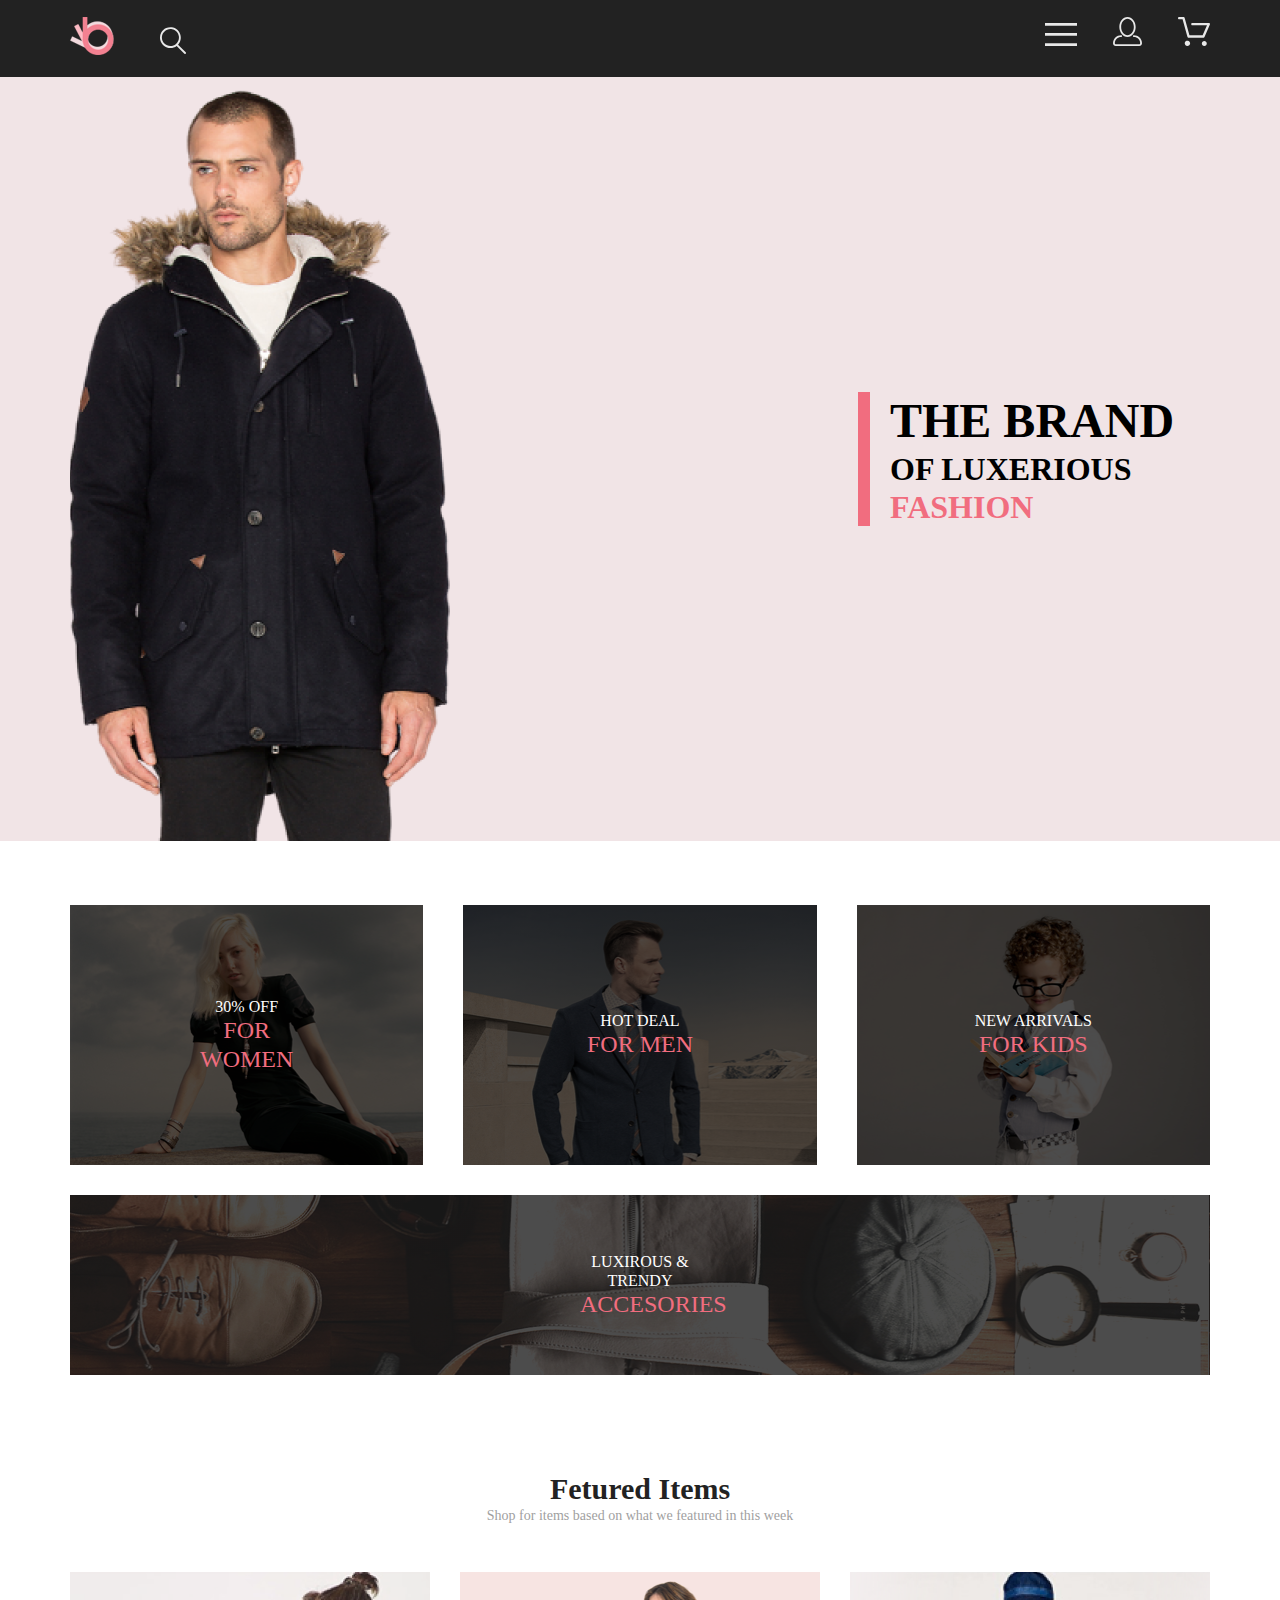
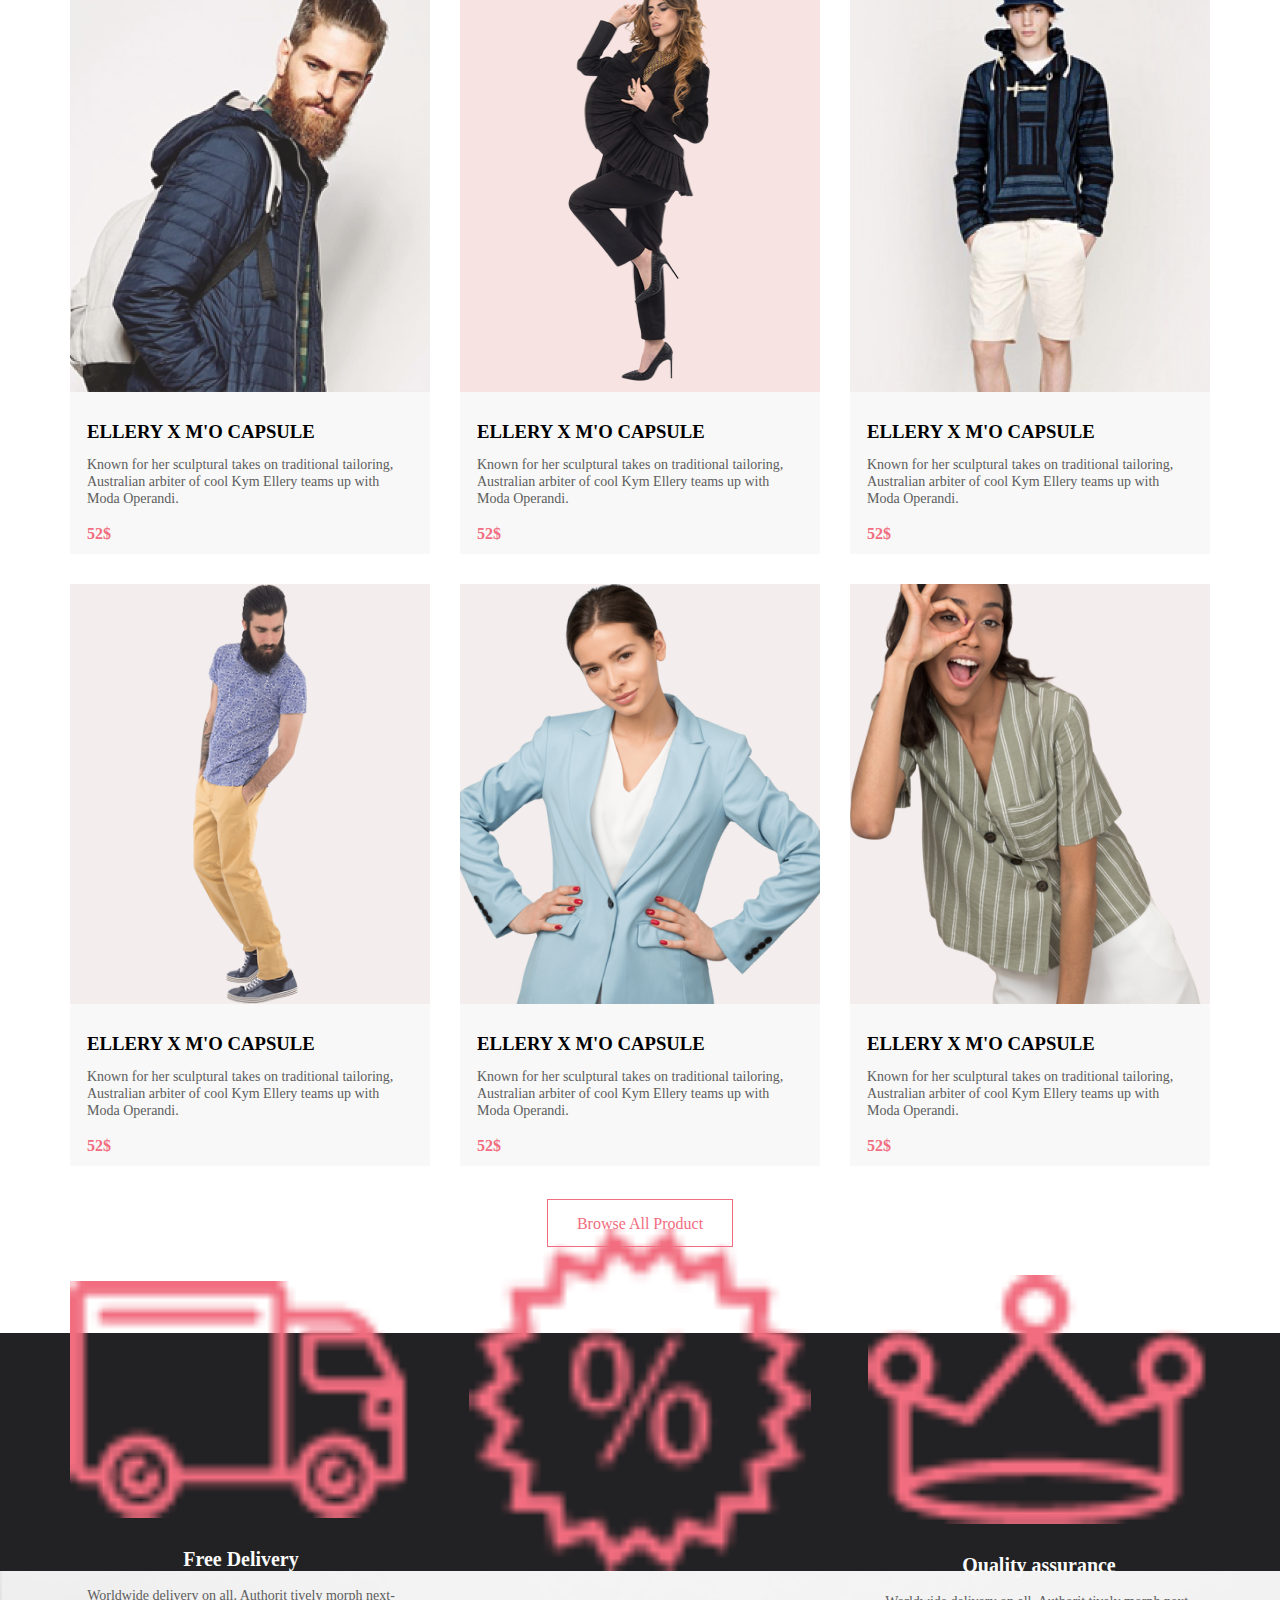
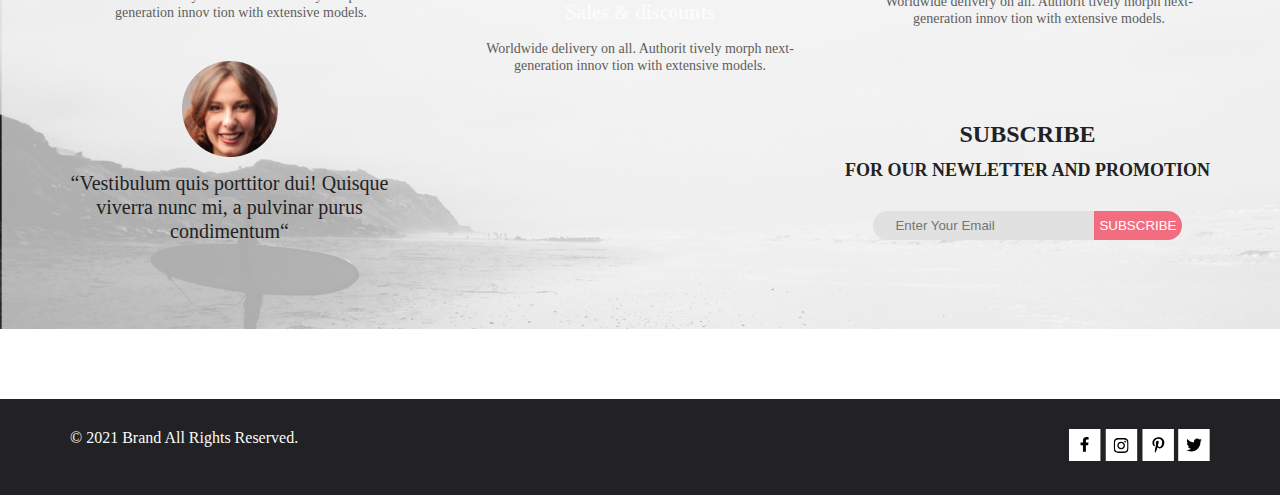
==== index.html @ 793af388 "Add files via upload" ====
<!DOCTYPE html>
<html lang="en">

<head>
    <meta charset="UTF-8">
    <meta http-equiv="X-UA-Compatible" content="IE=edge">
    <meta name="viewport" content="width=device-width, initial-scale=1.0">
    <title>Document</title>
    <link rel="stylesheet" href="css/style.css">
</head>

<body>
    <header class="header">
        <div class="header__thumb container">
            <div class="thumb__left"><a href="#">
                    <img class="logo" src="pikch/logo.png" alt=""></a>
                <svg width="27" height="28" viewBox="0 0 27 28" fill="none" xmlns="http://www.w3.org/2000/svg">
                    <path
                        d="M19.0596 17.6259C20.6713 15.8658 21.6282 13.6048 21.7698 11.2225C21.9113 8.84018 21.2288 6.48173 19.8369 4.54318C18.445 2.60463 16.4285 1.20404 14.126 0.576619C11.8234 -0.0508009 9.3751 0.13316 7.19217 1.09761C5.00923 2.06205 3.22463 3.74825 2.13804 5.87302C1.05145 7.9978 0.729054 10.4318 1.225 12.7661C1.72094 15.1005 3.00501 17.1932 4.86158 18.6927C6.71814 20.1922 9.03413 21.0072 11.4206 21.0009C13.673 21.004 15.8645 20.27 17.6606 18.9109L25.4086 26.7179C25.4941 26.807 25.5965 26.8781 25.7099 26.927C25.8232 26.9759 25.9452 27.0017 26.0686 27.0029C26.1923 27.0033 26.3148 26.9782 26.4283 26.9292C26.5419 26.8801 26.6441 26.8082 26.7286 26.7179C26.9025 26.537 26.9997 26.2958 26.9997 26.0449C26.9997 25.794 26.9025 25.5528 26.7286 25.3719L19.0596 17.6259ZM2.88662 10.5009C2.89946 8.81563 3.41094 7.17187 4.35659 5.77685C5.30224 4.38183 6.63972 3.29801 8.20044 2.662C9.76115 2.02599 11.4752 1.86627 13.1266 2.20298C14.7779 2.53969 16.2926 3.35775 17.4797 4.55404C18.6668 5.75033 19.4732 7.27129 19.7972 8.92519C20.1212 10.5791 19.9483 12.2919 19.3002 13.8476C18.6522 15.4034 17.5581 16.7325 16.1559 17.6674C14.7536 18.6023 13.1059 19.1011 11.4206 19.1009C9.14916 19.0901 6.97482 18.1784 5.37484 16.566C3.77486 14.9537 2.87998 12.7724 2.88662 10.5009Z"
                        fill="#E8E8E8" />
                </svg>

            </div>
            <div class="thumb__right"><a href="#"><img src="pikch" alt=""></a>
                <a class="thumb__item" href=""><svg width="32" height="23" viewBox="0 0 32 23" fill="none"
                        xmlns="http://www.w3.org/2000/svg">
                        <path d="M0 23V20.31H32V23H0ZM0 12.76V10.07H32V12.76H0ZM0 2.69V0H32V2.69H0Z" fill="#E8E8E8" />
                    </svg>
                </a>
                <a class="thumb__item" href=""><svg width="29" height="29" viewBox="0 0 29 29" fill="none"
                        xmlns="http://www.w3.org/2000/svg">
                        <path
                            d="M14.5 19.937C19 19.937 22.656 15.464 22.656 9.968C22.656 4.472 19 0 14.5 0C13.3631 0.0217413 12.2463 0.303398 11.2351 0.823397C10.2239 1.34339 9.34507 2.08794 8.66602 3C7.12663 4.99573 6.30819 7.45381 6.34399 9.974C6.34399 15.465 10 19.937 14.5 19.937ZM14.5 1.813C18 1.813 20.844 5.472 20.844 9.969C20.844 14.466 17.998 18.125 14.5 18.125C11.002 18.125 8.15603 14.465 8.15503 9.969C8.15403 5.473 11 1.813 14.5 1.813ZM20.844 18.125C20.6036 18.125 20.373 18.2205 20.203 18.3905C20.033 18.5605 19.9375 18.7911 19.9375 19.0315C19.9375 19.2719 20.033 19.5025 20.203 19.6725C20.373 19.8425 20.6036 19.938 20.844 19.938C22.526 19.9399 24.1386 20.6088 25.3279 21.7982C26.5172 22.9875 27.1861 24.6 27.188 26.282C27.1875 26.5221 27.0918 26.7523 26.922 26.9221C26.7522 27.0918 26.5221 27.1875 26.282 27.188H2.71997C2.47985 27.1875 2.24975 27.0918 2.07996 26.9221C1.91016 26.7523 1.81449 26.5221 1.81396 26.282C1.81608 24.6001 2.48517 22.9877 3.67444 21.7985C4.86371 20.6092 6.47608 19.9401 8.15796 19.938C8.39824 19.938 8.62868 19.8425 8.79858 19.6726C8.96849 19.5027 9.06396 19.2723 9.06396 19.032C9.06396 18.7917 8.96849 18.5613 8.79858 18.3914C8.62868 18.2215 8.39824 18.126 8.15796 18.126C5.99541 18.1279 3.92201 18.9875 2.39258 20.5164C0.863144 22.0453 0.00264777 24.1185 0 26.281C0.000794067 27.0019 0.287502 27.693 0.797241 28.2027C1.30698 28.7125 1.99811 28.9992 2.71899 29H26.282C27.0027 28.9989 27.6936 28.7121 28.2031 28.2024C28.7126 27.6927 28.9992 27.0017 29 26.281C28.9974 24.1187 28.1372 22.0457 26.6083 20.5168C25.0793 18.9878 23.0063 18.1276 20.844 18.125Z"
                            fill="#E8E8E8" />
                    </svg>
                </a><a class="thumb__item" href=""><svg width="32" height="29" viewBox="0 0 32 29" fill="none"
                        xmlns="http://www.w3.org/2000/svg">
                        <path
                            d="M26.2009 29C25.5532 28.9738 24.9415 28.6948 24.4972 28.2227C24.0529 27.7506 23.8114 27.1232 23.8245 26.475C23.8376 25.8269 24.1043 25.2097 24.5673 24.7559C25.0303 24.3022 25.6527 24.048 26.301 24.048C26.9493 24.048 27.5717 24.3022 28.0347 24.7559C28.4977 25.2097 28.7644 25.8269 28.7775 26.475C28.7906 27.1232 28.549 27.7506 28.1047 28.2227C27.6604 28.6948 27.0488 28.9738 26.401 29H26.2009ZM6.75293 26.32C6.75293 25.79 6.91011 25.2718 7.20459 24.8311C7.49907 24.3904 7.91764 24.0469 8.40735 23.844C8.89705 23.6412 9.43594 23.5881 9.95581 23.6915C10.4757 23.7949 10.9532 24.0502 11.328 24.425C11.7028 24.7998 11.9581 25.2773 12.0615 25.7972C12.1649 26.317 12.1118 26.8559 11.9089 27.3456C11.7061 27.8353 11.3626 28.2539 10.9219 28.5483C10.4812 28.8428 9.96304 29 9.43298 29C9.08087 29.0003 8.73212 28.9311 8.40674 28.7966C8.08136 28.662 7.78569 28.4646 7.53662 28.2158C7.28755 27.9669 7.09001 27.6713 6.9552 27.3461C6.82039 27.0208 6.75098 26.6721 6.75098 26.32H6.75293ZM10.553 20.686C10.2935 20.6868 10.0409 20.6024 9.83411 20.4457C9.62727 20.2891 9.47758 20.0689 9.40796 19.819L4.57495 2.36401H1.18201C0.868521 2.36401 0.567859 2.23947 0.346191 2.01781C0.124523 1.79614 0 1.49549 0 1.18201C0 0.868519 0.124523 0.567873 0.346191 0.346205C0.567859 0.124537 0.868521 5.81268e-06 1.18201 5.81268e-06H5.46301C5.7225 -0.00080736 5.97504 0.0837201 6.18176 0.240568C6.38848 0.397416 6.53784 0.617884 6.60693 0.868006L11.4399 18.323H24.6179L29.001 8.27501H14.401C14.2428 8.27961 14.0854 8.25242 13.9379 8.19507C13.7904 8.13771 13.6559 8.05134 13.5424 7.94108C13.4288 7.83082 13.3386 7.69891 13.277 7.55315C13.2154 7.40739 13.1836 7.25075 13.1836 7.0925C13.1836 6.93426 13.2154 6.77762 13.277 6.63186C13.3386 6.4861 13.4288 6.35419 13.5424 6.24393C13.6559 6.13367 13.7904 6.0473 13.9379 5.98994C14.0854 5.93259 14.2428 5.90541 14.401 5.91001H30.814C31.0097 5.90996 31.2022 5.95866 31.3744 6.05172C31.5465 6.14478 31.6928 6.27926 31.7999 6.44301C31.9078 6.60729 31.9734 6.79569 31.9908 6.99145C32.0083 7.18721 31.9771 7.38424 31.9 7.565L26.495 19.977C26.4026 20.1876 26.251 20.3668 26.0585 20.4927C25.866 20.6186 25.641 20.6858 25.411 20.686H10.553Z"
                            fill="#E8E8E8" />
                    </svg>
                </a>
            </div>
        </div>
        <div class="intro">
            <div class="intro__content container">
                <h1> <span class="brand">THE BRAND</span>
                    OF LUXERIOUS <span class="fashion">FASHION</span></h1>
            </div>
        </div>

    </header>
    <section class="section">
        <div class="container">
            <div class="section__wrap">
                <figure class="women__card">

                    <a href="#" class="section__text"> 30% OFF
                        <span class="bigpink"> FOR WOMEN</span></a>

                </figure>

                <figure class="men__card">

                    <a href="#" class="section__text">HOT DEAL
                        <span class="bigpink">FOR MEN</span></a>

                </figure>

                <figure class="kids__card">

                    <a href="#" class="section__text">NEW ARRIVALS
                        <span class="bigpink">FOR KIDS</span></a>

                </figure>

                <figure class="accesories__card">

                    <a href="#" class="section__text">LUXIROUS & TRENDY
                        <span class="bigpink">ACCESORIES</span></a>

                </figure>
            </div>
        </div>
    </section>



    <main class="main">
        <div class="container">
            <div class="main__slogan">
                <h3>Fetured Items</h3>
                <p>Shop for items based on what we featured in this week</p>
            </div>
            <div class="main__cardbox">
                <article class="maincard">
                    <div class="maincard__foto"><img src="pikch/maincard_one.png" alt=""></div>
                    <div class="main__overlay">
                        <button class="btn">Add to cart</button>
                    </div>
                    <div class="maincard__text">
                        <h3>ELLERY X M'O CAPSULE</h3>
                        <p class="maincard__paragraf">Known for her sculptural takes on traditional tailoring,
                            Australian arbiter of cool
                            Kym
                            Ellery teams up with Moda Operandi.</p>
                        <strong class="money">52$</strong>
                    </div>
                </article>
                <article class="maincard">
                    <div class="maincard__foto"><img src="pikch/maincard_two.png" alt=""></div>
                    <div class="main__overlay">
                        <button class="btn">Add to cart</button>
                    </div>
                    <div class="maincard__text">
                        <h3>ELLERY X M'O CAPSULE</h3>
                        <p class="maincard__paragraf">Known for her sculptural takes on traditional tailoring,
                            Australian arbiter of cool
                            Kym
                            Ellery teams up with Moda Operandi.</p>
                        <strong class="money">52$</strong>
                    </div>
                </article>
                <article class="maincard">
                    <div class="maincard__foto"><img src="pikch/maincard_three.png" alt=""></div>
                    <div class="main__overlay">
                        <button class="btn">Add to cart</button>
                    </div>
                    <div class="maincard__text">
                        <h3>ELLERY X M'O CAPSULE</h3>
                        <p class="maincard__paragraf">Known for her sculptural takes on traditional tailoring,
                            Australian arbiter of cool
                            Kym
                            Ellery teams up with Moda Operandi.</p>
                        <strong class="money">52$</strong>
                    </div>
                </article>
                <article class="maincard">
                    <div class="maincard__foto"><img src="pikch/maincard_four.png" alt=""></div>
                    <div class="main__overlay">
                        <button class="btn">Add to cart</button>
                    </div>
                    <div class="maincard__text">
                        <h3>ELLERY X M'O CAPSULE</h3>
                        <p class="maincard__paragraf">Known for her sculptural takes on traditional tailoring,
                            Australian arbiter of cool
                            Kym
                            Ellery teams up with Moda Operandi.</p>
                        <strong class="money">52$</strong>
                    </div>
                </article>
                <article class="maincard">
                    <div class="maincard__foto"><img src="pikch/maincard_five.png" alt=""></div>
                    <div class="main__overlay">
                        <button class="btn">Add to cart</button>
                    </div>
                    <div class="maincard__text">
                        <h3>ELLERY X M'O CAPSULE</h3>
                        <p class="maincard__paragraf">Known for her sculptural takes on traditional tailoring,
                            Australian arbiter of cool
                            Kym
                            Ellery teams up with Moda Operandi.</p>
                        <strong class="money">52$</strong>
                    </div>
                </article>
                <article class="maincard">
                    <div class="maincard__foto"><img src="pikch/maincard_six.png" alt=""></div>
                    <div class="main__overlay">
                        <button class="btn">Add to cart</button>
                    </div>
                    <div class="maincard__text">
                        <h3>ELLERY X M'O CAPSULE</h3>
                        <p class="maincard__paragraf">Known for her sculptural takes on traditional tailoring,
                            Australian arbiter of cool
                            Kym
                            Ellery teams up with Moda Operandi.</p>
                        <strong class="money">52$</strong>
                    </div>
                </article>

            </div>
            <div class="bottom__wrap">
                <div class="test">
                    <a href="#" class="main__bottom">
                        <span class="smallpink">Browse All Product </span>
                    </a>
                </div>
            </div>

        </div>
    </main>
    <div class="afterword">
        <div class="container">
            <div class="afterword__wrap">
                <figure class="afterword__card">
                    <img class="afterword__img" src="pikch/truk.png" alt="">
                    <figcaption>
                        <h4 class="forh4">Free Delivery</h4>
                        <p>Worldwide delivery on all. Authorit tively morph next-generation innov tion with extensive
                            models.</p>
                    </figcaption>
                </figure>
                <figure class="afterword__card">
                    <img class="afterword__img" src="pikch/discont.png" alt="">
                    <figcaption>
                        <h4 class="forh4">Sales & discounts</h4>
                        <p>Worldwide delivery on all. Authorit tively morph next-generation innov tion with extensive
                            models.</p>
                    </figcaption>
                </figure>
                <figure class="afterword__card">
                    <img class="afterword__img" src="pikch/krown.png" alt="">
                    <figcaption>
                        <h4 class="forh4">Quality assurance</h4>
                        <p>Worldwide delivery on all. Authorit tively morph next-generation innov tion with extensive
                            models.</p>
                    </figcaption>
                </figure>
            </div>
        </div>
    </div>
    <footer class="footer">
        <div class="container">
            <div class="footer__wrap">
                <figure class="footer__about">
                    <img class="footer__circle" src="pikch/smile_circle.png" alt="">
                    <figcaption>
                        <p class="footer__p">“Vestibulum quis porttitor dui! Quisque viverra nunc mi, a pulvinar purus
                            condimentum“</p>
                    </figcaption>
                </figure>
                <div class="footer__inputbox">
                    <div class="footer__slogan">
                        <h5 class="h5__wrap">SUBSCRIBE</h5>
                        <p class="footer__h5p">FOR OUR NEWLETTER AND PROMOTION</p>
                    </div>
                    <div class="footer__mail">
                        <input class="footer__input" placeholder="Enter Your Email" type="email">
                        <button class="footer__button">SUBSCRIBE</button>
                    </div>

                </div>
            </div>
        </div>
        <div class="footer__gap">
            <div class="container">
                <div class="gap__wrap">
                    <div class="copyright">&copy; 2021 Brand All Rights Reserved.</div>

                    <div class="gap__cardbox">
                        <a href="#"><svg width="32" height="32" viewBox="0 0 32 32" fill="none"
                                xmlns="http://www.w3.org/2000/svg">
                                <path d="M31.4506 0H0V32H31.4506V0Z" fill="white" />
                                <path
                                    d="M19.0884 16.28L19.5069 13.616H16.8902V11.8873C16.8902 11.1585 17.2557 10.4481 18.4277 10.4481H19.6172V8.17997C19.6172 8.17997 18.5377 8 17.5056 8C15.3507 8 13.9422 9.27593 13.9422 11.5857V13.616H11.5469V16.28H13.9422V22.72H16.8902V16.28H19.0884Z"
                                    fill="black" />
                            </svg>
                        </a>
                        <a href="#"><svg width="33" height="32" viewBox="0 0 33 32" fill="none"
                                xmlns="http://www.w3.org/2000/svg">
                                <path d="M32.1889 0H0.738281V32H32.1889V0Z" fill="white" />
                                <g clip-path="url(#clip0)">
                                    <path
                                        d="M16.139 12.6816C14.0238 12.6816 12.3177 14.3849 12.3177 16.4966C12.3177 18.6083 14.0238 20.3117 16.139 20.3117C18.2541 20.3117 19.9602 18.6083 19.9602 16.4966C19.9602 14.3849 18.2541 12.6816 16.139 12.6816ZM16.139 18.9769C14.7721 18.9769 13.6547 17.8646 13.6547 16.4966C13.6547 15.1287 14.7688 14.0164 16.139 14.0164C17.5092 14.0164 18.6233 15.1287 18.6233 16.4966C18.6233 17.8646 17.5058 18.9769 16.139 18.9769ZM21.0078 12.5255C21.0078 13.0203 20.6087 13.4154 20.1165 13.4154C19.621 13.4154 19.2252 13.0169 19.2252 12.5255C19.2252 12.0341 19.6243 11.6357 20.1165 11.6357C20.6087 11.6357 21.0078 12.0341 21.0078 12.5255ZM23.5386 13.4287C23.4821 12.2367 23.2094 11.1808 22.3347 10.3109C21.4634 9.44097 20.4058 9.1687 19.2119 9.10894C17.9814 9.03921 14.2932 9.03921 13.0627 9.10894C11.8721 9.16538 10.8145 9.43765 9.93987 10.3076C9.06522 11.1775 8.79584 12.2333 8.73597 13.4253C8.66613 14.6539 8.66613 18.3361 8.73597 19.5646C8.79251 20.7566 9.06522 21.8124 9.93987 22.6824C10.8145 23.5523 11.8688 23.8246 13.0627 23.8843C14.2932 23.9541 17.9814 23.9541 19.2119 23.8843C20.4058 23.8279 21.4634 23.5556 22.3347 22.6824C23.2061 21.8124 23.4788 20.7566 23.5386 19.5646C23.6085 18.3361 23.6085 14.6572 23.5386 13.4287ZM21.949 20.8828C21.6895 21.5335 21.1874 22.0349 20.5322 22.2972C19.5511 22.6857 17.2231 22.596 16.139 22.596C15.0548 22.596 12.7235 22.6824 11.7457 22.2972C11.0939 22.0382 10.5917 21.5369 10.329 20.8828C9.93987 19.9033 10.0297 17.5791 10.0297 16.4966C10.0297 15.4142 9.9432 13.0867 10.329 12.1105C10.5884 11.4597 11.0906 10.9583 11.7457 10.696C12.7268 10.3076 15.0548 10.3972 16.139 10.3972C17.2231 10.3972 19.5545 10.3109 20.5322 10.696C21.184 10.955 21.6862 11.4564 21.949 12.1105C22.3381 13.09 22.2483 15.4142 22.2483 16.4966C22.2483 17.5791 22.3381 19.9066 21.949 20.8828Z"
                                        fill="black" />
                                </g>
                                <defs>
                                    <clipPath id="clip0">
                                        <rect width="14.8991" height="17" fill="white"
                                            transform="translate(8.68555 8)" />
                                    </clipPath>
                                </defs>
                            </svg></a>
                        <a href="#"><svg width="32" height="32" viewBox="0 0 32 32" fill="none"
                                xmlns="http://www.w3.org/2000/svg">
                                <path d="M31.9252 0H0.474609V32H31.9252V0Z" fill="white" />
                                <g clip-path="url(#clip0)">
                                    <path
                                        d="M16.7403 8.20312C13.5556 8.20312 10.4082 10.3406 10.4082 13.8C10.4082 16 11.6374 17.25 12.3823 17.25C12.6896 17.25 12.8666 16.3875 12.8666 16.1438C12.8666 15.8531 12.1309 15.2344 12.1309 14.025C12.1309 11.5125 14.0305 9.73125 16.4889 9.73125C18.6027 9.73125 20.1671 10.9406 20.1671 13.1625C20.1671 14.8219 19.506 17.9344 17.3642 17.9344C16.5913 17.9344 15.9302 17.3719 15.9302 16.5656C15.9302 15.3844 16.7496 14.2406 16.7496 13.0219C16.7496 10.9531 13.835 11.3281 13.835 13.8281C13.835 14.3531 13.9002 14.9344 14.133 15.4125C13.7046 17.2688 12.8293 20.0344 12.8293 21.9469C12.8293 22.5375 12.9131 23.1188 12.969 23.7094C13.0745 23.8281 13.0218 23.8156 13.1832 23.7563C14.7476 21.6 14.6917 21.1781 15.3994 18.3562C15.7812 19.0875 16.7683 19.4812 17.5505 19.4812C20.8469 19.4812 22.3275 16.2469 22.3275 13.3313C22.3275 10.2281 19.6643 8.20312 16.7403 8.20312Z"
                                        fill="black" />
                                </g>
                                <defs>
                                    <clipPath id="clip0">
                                        <rect width="11.9193" height="16" fill="white"
                                            transform="translate(10.4082 8)" />
                                    </clipPath>
                                </defs>
                            </svg>
                        </a>
                        <a href="#"><svg width="32" height="32" viewBox="0 0 32 32" fill="none"
                                xmlns="http://www.w3.org/2000/svg">
                                <path d="M31.6635 0H0.212891V32H31.6635V0Z" fill="white" />
                                <g clip-path="url(#clip0)">
                                    <path
                                        d="M22.417 12.7405C22.427 12.8826 22.427 13.0248 22.427 13.1669C22.427 17.5019 19.1498 22.4969 13.1599 22.4969C11.3145 22.4969 9.60022 21.9588 8.1582 21.0248C8.4204 21.0552 8.67247 21.0654 8.94475 21.0654C10.4674 21.0654 11.8691 20.5476 12.9884 19.6644C11.5565 19.6339 10.3565 18.6898 9.94305 17.3903C10.1447 17.4207 10.3464 17.441 10.5582 17.441C10.8506 17.441 11.1431 17.4004 11.4153 17.3294C9.92291 17.0248 8.80355 15.705 8.80355 14.1111V14.0705C9.23715 14.3141 9.74139 14.4664 10.2758 14.4867C9.39849 13.8979 8.82373 12.8928 8.82373 11.7557C8.82373 11.1466 8.98504 10.5882 9.26741 10.1009C10.8708 12.0908 13.2809 13.3902 15.9833 13.5324C15.9329 13.2887 15.9027 13.035 15.9027 12.7811C15.9027 10.974 17.3548 9.50195 19.1598 9.50195C20.0976 9.50195 20.9446 9.89789 21.5396 10.5375C22.2757 10.3954 22.9816 10.1212 23.6068 9.74561C23.3648 10.507 22.8505 11.1466 22.1749 11.5527C22.8304 11.4817 23.4657 11.2989 24.0505 11.0451C23.6069 11.6948 23.0522 12.2735 22.417 12.7405Z"
                                        fill="black" />
                                </g>
                                <defs>
                                    <clipPath id="clip0">
                                        <rect width="15.8924" height="16" fill="white"
                                            transform="translate(8.1582 8)" />
                                    </clipPath>
                                </defs>
                            </svg>
                        </a>
                    </div>
                </div>
            </div>

        </div>


    </footer>
</body>

</html>
---- css/style.css ----
* {
    margin: 0;
    padding: 0;
}
.container {
    max-width: 1140px;
    width: 100%;
    margin: 0 auto;
}

a {
    text-decoration: none;
}
p {
    font-family: Lato;
    font-style: normal;
    font-weight: 300;
    font-size: 14px;
    line-height: 17px;
    color: #5D5D5D;

}
h1 {
    max-width: 320px;
    font-family: Lato;
    font-style: normal;
    font-weight: 900;
    font-size: 32px;
    line-height: 38.4px;
}
h4 {
    font-family: Lato;
    font-size: 19.96px;
    line-height: 24px;
    color: #FBFBFB;

}
.header {
    background-color: #222222;
    
}
.header__thumb {
    display: flex;
    justify-content: space-between;
    padding: 17px 0 18px 0;
}
.logo {
    margin-right: 41px;
}
.thumb__item:not(:last-child) {
    margin-right: 32px;
}

.intro {
    background-color: #F1E4E6;
    height: 764px;
}

.catalog__intro{
    background-color: #F1E4E6;
    
    
}
.intro__wrap {
    display: flex;
    align-items: center;
    justify-content: space-between; 
    height: 148px;
}
.intro__wrap p {
    font-family: Lato;
    font-weight: 300;
    font-size: 14px;
    line-height: 17px;
    
}
.intro__wrap h2 {
    color: #F16D7F;
}
.decor {
   color: #F16D7F ; 
}
.intro__content {
    display: flex;
    justify-content: flex-end;
    align-items: center;
    height: 100%;
    background-image: url('../pikch/main_man.png');
    background-repeat: no-repeat;
    background-position: -228px bottom;
}


.brand {
    font-family: Lato;
    font-weight: 900;
    font-size: 48px;
    line-height: 58px;
}
.fashion {
    color: #F16D7F;
}
.intro__content h1 {
    padding-left: 20px;
    border-left: 12px solid #F16D7F ;
}
.section {
    margin-top: 64px;
}
.section__wrap {
    display: flex;
    justify-content: space-between;
    flex-wrap: wrap;
    gap: 30px;
    
}
.product__section {
    background-color: #F7F7F7;
    
}
.product {
    padding-bottom: 128px;
}
.section__women {
    display: flex;
    justify-content: center;
    padding: 11px 0 42px 0;
}
.product__textsection{
    background-color: #FFFFFF;
    margin-top: -100px;
    outline: solid #EAEAEA;
}
.textsection__wrap {
    display: flex;
    flex-direction: column;
    align-items: center;
    padding-bottom: 129px;
}
.textsection--pink{
    font-family: Lato;
    font-weight: 300;
    font-size: 14px;
    line-height: 17px;
    color: #F16D7F;
    padding: 64px 0 27px 0;
    border-bottom:  5px solid #F16D7F;
}
.product__textarticle {
    text-align: center;
}
.product__textarticle h5 {
    font-family: Lato;
    font-weight: 300;
    font-size: 18px;
    line-height: 22px;
    color: #4D4D4D;
    padding: 12px 0 49px 0;
}
.product__textarticle p {
    max-width: 555px;
    padding-bottom: 32px;
}
.product__textarticle strong {
    font-family: Lato;
    font-weight: 300;
    font-size: 24px;
    line-height: 29px;
    color: #EF5B70;
   
}
.product__filter {
    display: flex;
    justify-content: space-between;
    padding: 65px 0 49px 0;
    border-top: 1px solid #EAEAEA;
}


.productbotton {
    display: flex;
    justify-content: center;
    margin-bottom: 65px;
}
.product__botton {
    padding: 15px 72.5px;
    outline: 1px solid #F16D7F;
   
}
.women__card {
    width: 31%;
    height: 260px;
    background: linear-gradient(rgba(0, 0, 0, 0.7), rgba(0, 0, 0, 0.7)), url('../pikch/for_women.png');
    display: flex;
    justify-content: center;
    align-items: center;
   
    
}
.men__card {
    width: 31%;
    height: 260px;
    background: linear-gradient(rgba(0, 0, 0, 0.7), rgba(0, 0, 0, 0.7)), url('../pikch/for_men.png');
    display: flex;
    justify-content: center;
    align-items: center;
    
}
.kids__card {
    width: 31%;
    height: 260px;
    background: linear-gradient(rgba(0, 0, 0, 0.7), rgba(0, 0, 0, 0.7)), url('../pikch/for_kids.png');
    display: flex;
    justify-content: center;
    align-items: center;
    
}
.accesories__card {
    width: 100%;
    height: 180px;
    background: linear-gradient(rgba(0, 0, 0, 0.7), rgba(0, 0, 0, 0.7)), url('../pikch/accesories.png');
    display: flex;
    justify-content: center;
    align-items: center;
    
}
.section__text {
    font-family: Lato;
    font-size: 16px;
    line-height: 19px;
    color: #FFFFFF;
    max-width: 120px;
    text-align: center;
}


.main__filterwrap {
    display: flex;
    justify-content: center;
    margin-top: 51px;
}
.bigpink {
    font-size: 24px;
    line-height: 28.8px;
    color: #F16D7F;
    display: block;
}
.bigpink:hover{
    text-decoration: underline;
}
.main__slogan {
    display: flex;
    margin-top: 96px;
    flex-direction: column;
    align-items: center;
}
.main__slogan h3 {
font-family: Lato;
font-size: 30px;
line-height: 36px;
color: #222222;
}
.main__slogan p {
    color: #9F9F9F;
    ;
}
.main__cardbox {
    display: flex;
    justify-content: space-between;
    flex-wrap: wrap;
    gap: 30px;
    margin-top: 48px;
}

.maincard {
    height: 582px;
    background-color: #F8F8F8;
    position: relative;
    transition: 0.5s;
}
.maincard:hover {
    box-shadow: 0px 5px 8px 0px rgba(0, 0, 0, 0.15);
  }
  .main__overlay {
    position: absolute;
    top: 0;
    left: 0;
    right: 0;
    height: 420px;
    background-color: rgba(58, 56, 56, 0.83);
    display: flex;
    justify-content: center;
    align-items: center;
    opacity: 0;
    transition: 0.5s;
  }
  .maincard:hover .main__overlay {
    opacity: 2;
  }
  .btn {
   padding: 12px 50px 12px 16px;
  }   
.maincard__text {
    max-width: 314px;
    padding: 25px 17px 20px 17px;
    
}
.maincard__paragraf {
    padding: 12.5px 0 18px 0;
    }
.money {
    
    color: #F16D7F;
}
.registration__main__wrap {
    display: flex;
    justify-content: space-around;
    padding: 64px 0 96px 0;
}
.registration__main__left {
    display: flex;
    flex-direction: column;
    width: 360px;
}
.registration__main__left p {
    font-family: Lato;
    font-weight: 300;
    font-size: 16px;
    line-height: 19px;
    color: #222222;
    margin-bottom: 20px;
}
.registration__main__left input {
    padding: 13px 17px;
    margin-bottom: 21px;
    
}
.registration__main__left input:hover {
   transform: scale(1.25);
}

.registration__main__left button {
    padding: 16px 29px;
    width: 167px;
    color: #FFFFFF;
    background-color: #F16D7F;
    transition: 5s;
}
.registration__main__left button:hover {
   transform: rotate(360deg);
   
}
.registration__main__right {
    display: flex;
    flex-direction: column;
    max-width: 625px;
}
.registration__main__right ul{
    list-style-type: none;
    font-family: Lato;
    font-weight: 300;
    font-size: 24px;
    line-height: 29px;
    color: #000000;
    
}
.registration__main__right li {
    margin-bottom: 16px;
}
.registration__main__right h5 {
    font-family: Lato;
    font-weight: 300;
    font-size: 24px;
    line-height: 29px;
    color: #000000;
    margin-bottom: 22px;
}
.registration__main__right p {
    font-family: Lato;
    font-weight: 300;
    font-size: 24px;
    line-height: 29px;
    color: #000000;
    margin-bottom: 21px;
}
.bottom__wrap {
    display: flex;
    justify-content: center;
    margin-top: 48.5px;
   
}

.main__bottom {
    padding: 14.5px 28.5px;
    outline: 1px solid #F16D7F;

}
.smallpink {
    color: #F16D7F;
}
 .main__bottom:hover{
    background-color: #F16D7F;
   
}

.smallpink:hover{
    color: #F8F8F8;
} 
.afterword {
    background-color: #222224;
    margin-top: 100px;
}
.afterword__wrap {
    display: flex;
    justify-content: space-between;
    flex-wrap: wrap;
}
.afterword__card {
    display: flex;
    flex-direction: column;
    justify-content: center;
    text-align: center;
    height: 134px;
    width: 30%;
    padding-bottom: 104px;
    
}
.afterword__img {
    object-fit: contain;
    padding: 103px 0 29px 0;
}
.forh4 {
    padding-bottom: 16px;
}
.footer {
    background-image: url('../pikch/background_beach.png');
    height: 448px;
    background-size: 100%;
    background-repeat: no-repeat;
}
.footer__wrap {
    display: flex;
    justify-content: space-between;
    flex-wrap: wrap;
}
.footer__about {
    display: flex;
    justify-content: center;
    align-items: center;
    flex-direction: column;
    
}
.footer__p {
display: block;
max-width: 319px;
font-family: Lato;
font-size: 20px;
line-height: 24px;
text-align: center;
color: #222224;

}
.footer__circle {
    padding: 90px 0 14px 0;
    
}
.h5__wrap {
    padding: 150px 0 14px 0;
    font-family: Lato;
    font-weight: bold;
    font-size: 24px;
    
    color: #222224;
}
.footer__h5p {
    font-family: Lato;
    font-weight: bold;
    font-size: 18px;
    padding-bottom: 32px;
    color: #222224;
}
.footer__mail {
    display: flex;
    justify-content: center;
}
.footer__input {
    border: none;
    padding: 7px 22px;
    background: #E1E1E1;
    border-radius: 20px 0 0 20px;
}
.footer__button {
    cursor: pointer;
    border: none;
    padding: 5px;
    color: #FFFFFF;
    background: #F16D7F;
    border-radius: 0 20px 20px 0;
}
.footer__slogan {
    text-align: center;
}
.footer__gap {
    background-color: #222224;
    margin-top: 156px;
    
}
.gap__cardbox svg:hover{
    background-color: #F16D7F;
}
.copyright {
    color: #FBFBFB;
    
}
.gap__wrap {
    display: flex;
    justify-content: space-between;
    padding: 30px 0;
}
@media (max-width: 1100px) {
    .main__cardbox {
        justify-content: center;
    }
   
}
@media (max-width: 768px)  {
    .footer__about {
        width: 100%;
    }
    .afterword__card {
        width: 100%;
    }
    .footer__inputbox {
        width: 100%;
    }
}
@media (max-width: 375px) 
{
    .intro__content {
        background-image: none;
    }
    .women__card {
        width: 100%;
    }
    .men__card {
        width: 100%;
    }
    .kids__card {
        width: 100%;
    }

}
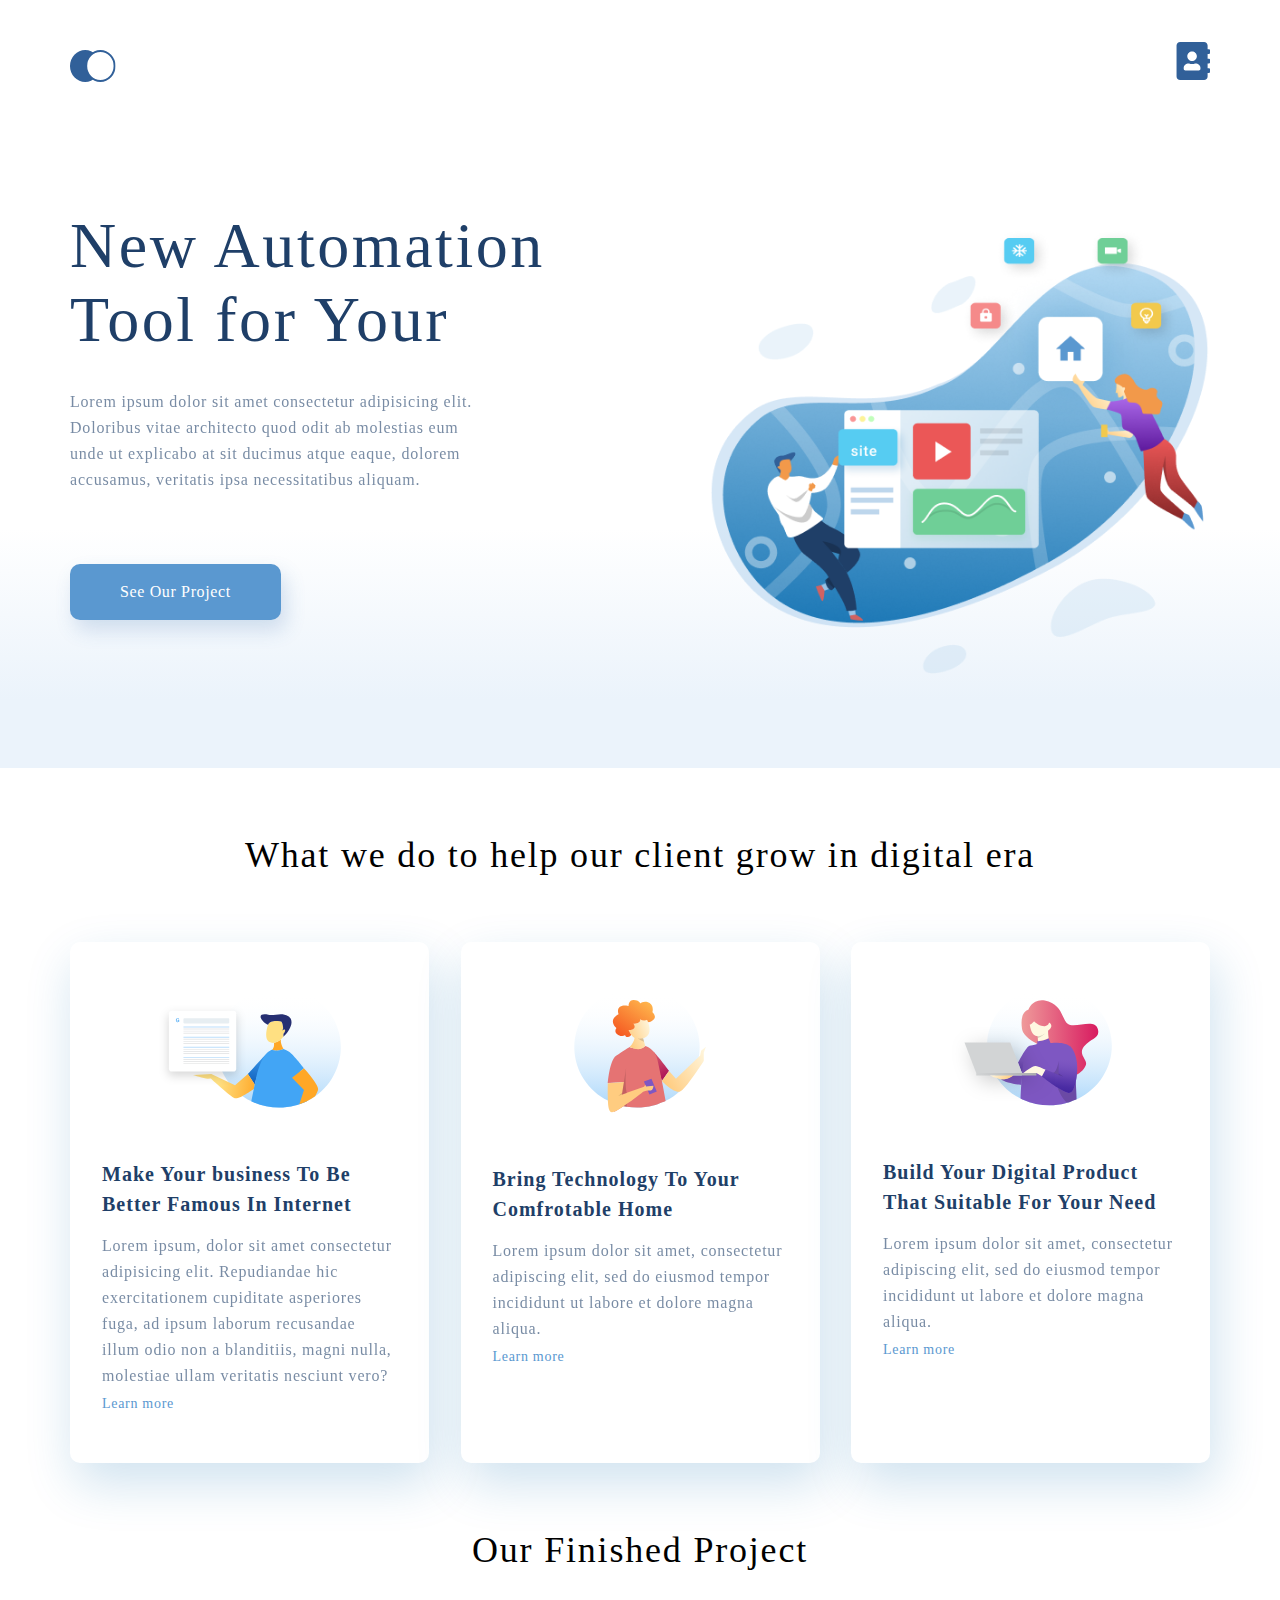
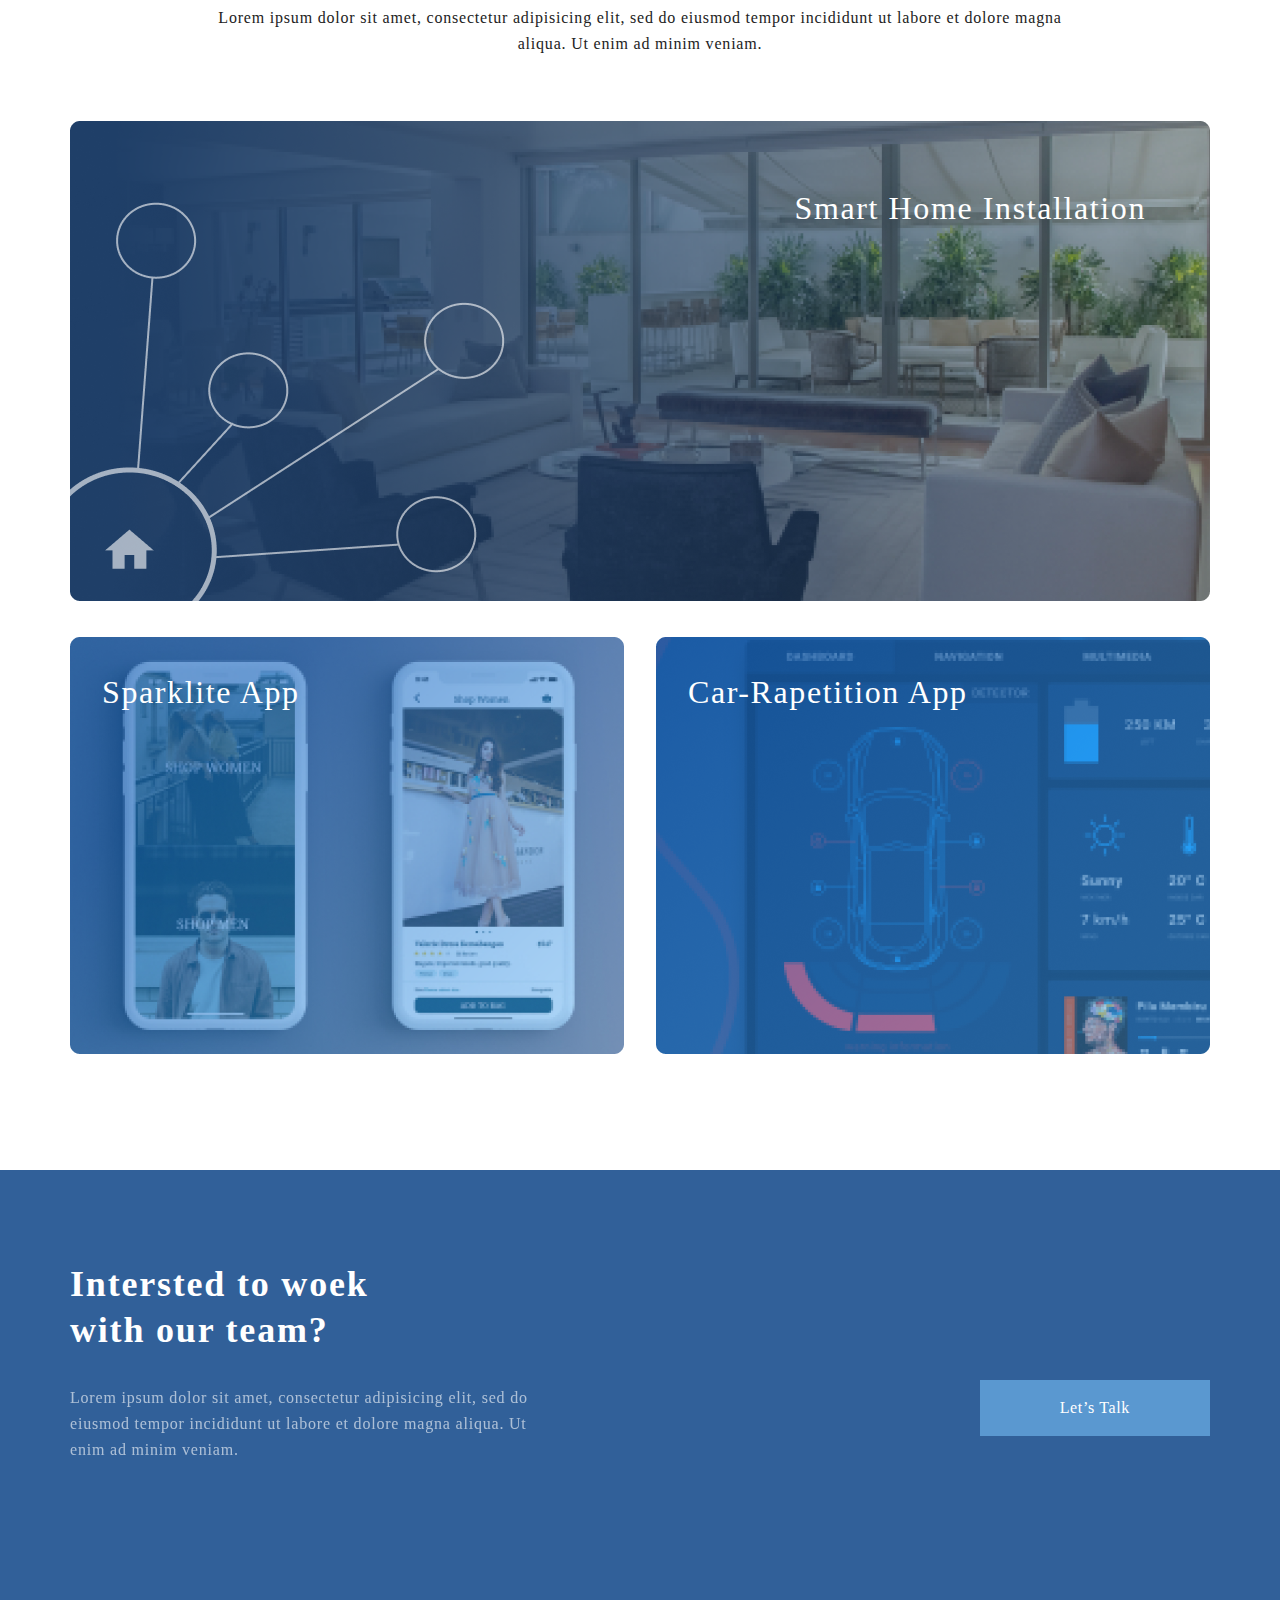
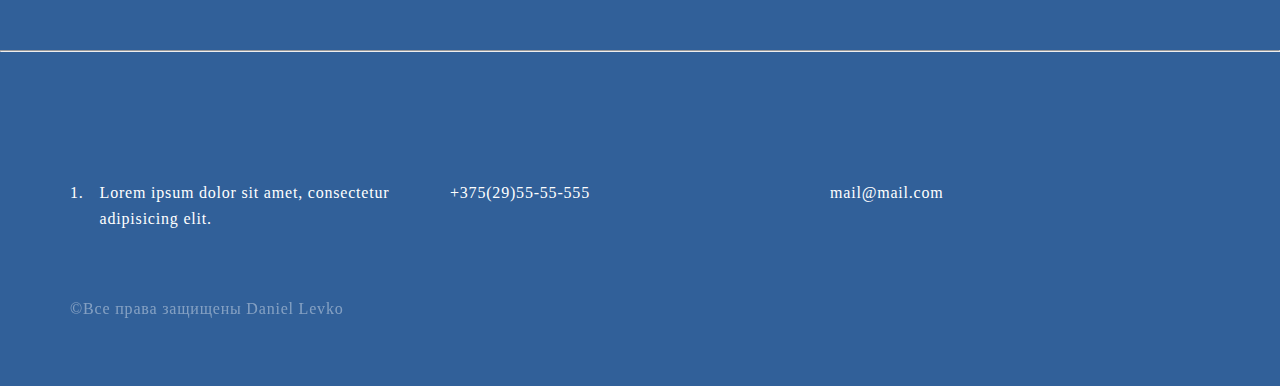
==== commit 48e732ca: "Add files via upload" ====
--- a/index.html
+++ b/index.html
@@ -5,312 +5,123 @@
     <meta charset="UTF-8">
     <meta http-equiv="X-UA-Compatible" content="IE=edge">
     <meta name="viewport" content="width=device-width, initial-scale=1.0">
-    <title>Document</title>
-    <link rel="stylesheet" href="css/style.css">
+    <title>Main</title>
+    <link rel="stylesheet" href="style.css">
 </head>
 
 <body>
-    <header class="header">
-        <div class="header__thumb container">
-            <div class="thumb__left"><a href="#">
-                    <img class="logo" src="pikch/logo.png" alt=""></a>
-                <svg width="27" height="28" viewBox="0 0 27 28" fill="none" xmlns="http://www.w3.org/2000/svg">
-                    <path
-                        d="M19.0596 17.6259C20.6713 15.8658 21.6282 13.6048 21.7698 11.2225C21.9113 8.84018 21.2288 6.48173 19.8369 4.54318C18.445 2.60463 16.4285 1.20404 14.126 0.576619C11.8234 -0.0508009 9.3751 0.13316 7.19217 1.09761C5.00923 2.06205 3.22463 3.74825 2.13804 5.87302C1.05145 7.9978 0.729054 10.4318 1.225 12.7661C1.72094 15.1005 3.00501 17.1932 4.86158 18.6927C6.71814 20.1922 9.03413 21.0072 11.4206 21.0009C13.673 21.004 15.8645 20.27 17.6606 18.9109L25.4086 26.7179C25.4941 26.807 25.5965 26.8781 25.7099 26.927C25.8232 26.9759 25.9452 27.0017 26.0686 27.0029C26.1923 27.0033 26.3148 26.9782 26.4283 26.9292C26.5419 26.8801 26.6441 26.8082 26.7286 26.7179C26.9025 26.537 26.9997 26.2958 26.9997 26.0449C26.9997 25.794 26.9025 25.5528 26.7286 25.3719L19.0596 17.6259ZM2.88662 10.5009C2.89946 8.81563 3.41094 7.17187 4.35659 5.77685C5.30224 4.38183 6.63972 3.29801 8.20044 2.662C9.76115 2.02599 11.4752 1.86627 13.1266 2.20298C14.7779 2.53969 16.2926 3.35775 17.4797 4.55404C18.6668 5.75033 19.4732 7.27129 19.7972 8.92519C20.1212 10.5791 19.9483 12.2919 19.3002 13.8476C18.6522 15.4034 17.5581 16.7325 16.1559 17.6674C14.7536 18.6023 13.1059 19.1011 11.4206 19.1009C9.14916 19.0901 6.97482 18.1784 5.37484 16.566C3.77486 14.9537 2.87998 12.7724 2.88662 10.5009Z"
-                        fill="#E8E8E8" />
-                </svg>
+    <div class="top">
+        <div class="container header__box">
+            <div class="header">
+                <div class="top_link">
+                    <a href="index.html"><img src="pikch/logo_main.svg" alt="logo"></a>
+                    <a href="contact.html"><img src="pikch/logo_contacts.svg" alt="Contacs"></a>
+                </div>
+                <div class="head__content">
+                    <h1 class="head__name">New Automation
+                        Tool for Your </h1>
+                    <p class="text head__text">Lorem ipsum dolor sit amet consectetur adipisicing elit. Doloribus vitae
+                        architecto
+                        quod
+                        odit ab
+                        molestias eum
+                        unde ut explicabo at sit ducimus atque eaque, dolorem accusamus, veritatis ipsa
+                        necessitatibus
+                        aliquam.
+                    </p>
+                    <a href="#" class="head__buttom">See Our Project</a>
+                </div>
+            </div>
+        </div>
+    </div>
+
+    <div class="core container">
+        <h3 class="core__pr3">What we do to help our client grow in digital era</h3>
+        <div class="core_content">
+            <div class="content">
+                <img class="content__img" src="pikch/core_content_svg_1.svg" alt="foto">
+                <h4 class="core__pr4">Make Your business To Be
+                    Better Famous In Internet</h4>
+                <p class="text">Lorem ipsum, dolor sit amet consectetur adipisicing elit. Repudiandae hic exercitationem
+                    cupiditate
+                    asperiores
+                    fuga, ad ipsum laborum recusandae illum odio non a blanditiis, magni nulla, molestiae ullam
+                    veritatis
+                    nesciunt
+                    vero?</p>
+                <a class="card__link" href="#">Learn more</a>
 
             </div>
-            <div class="thumb__right"><a href="#"><img src="pikch" alt=""></a>
-                <a class="thumb__item" href=""><svg width="32" height="23" viewBox="0 0 32 23" fill="none"
-                        xmlns="http://www.w3.org/2000/svg">
-                        <path d="M0 23V20.31H32V23H0ZM0 12.76V10.07H32V12.76H0ZM0 2.69V0H32V2.69H0Z" fill="#E8E8E8" />
-                    </svg>
-                </a>
-                <a class="thumb__item" href=""><svg width="29" height="29" viewBox="0 0 29 29" fill="none"
-                        xmlns="http://www.w3.org/2000/svg">
-                        <path
-                            d="M14.5 19.937C19 19.937 22.656 15.464 22.656 9.968C22.656 4.472 19 0 14.5 0C13.3631 0.0217413 12.2463 0.303398 11.2351 0.823397C10.2239 1.34339 9.34507 2.08794 8.66602 3C7.12663 4.99573 6.30819 7.45381 6.34399 9.974C6.34399 15.465 10 19.937 14.5 19.937ZM14.5 1.813C18 1.813 20.844 5.472 20.844 9.969C20.844 14.466 17.998 18.125 14.5 18.125C11.002 18.125 8.15603 14.465 8.15503 9.969C8.15403 5.473 11 1.813 14.5 1.813ZM20.844 18.125C20.6036 18.125 20.373 18.2205 20.203 18.3905C20.033 18.5605 19.9375 18.7911 19.9375 19.0315C19.9375 19.2719 20.033 19.5025 20.203 19.6725C20.373 19.8425 20.6036 19.938 20.844 19.938C22.526 19.9399 24.1386 20.6088 25.3279 21.7982C26.5172 22.9875 27.1861 24.6 27.188 26.282C27.1875 26.5221 27.0918 26.7523 26.922 26.9221C26.7522 27.0918 26.5221 27.1875 26.282 27.188H2.71997C2.47985 27.1875 2.24975 27.0918 2.07996 26.9221C1.91016 26.7523 1.81449 26.5221 1.81396 26.282C1.81608 24.6001 2.48517 22.9877 3.67444 21.7985C4.86371 20.6092 6.47608 19.9401 8.15796 19.938C8.39824 19.938 8.62868 19.8425 8.79858 19.6726C8.96849 19.5027 9.06396 19.2723 9.06396 19.032C9.06396 18.7917 8.96849 18.5613 8.79858 18.3914C8.62868 18.2215 8.39824 18.126 8.15796 18.126C5.99541 18.1279 3.92201 18.9875 2.39258 20.5164C0.863144 22.0453 0.00264777 24.1185 0 26.281C0.000794067 27.0019 0.287502 27.693 0.797241 28.2027C1.30698 28.7125 1.99811 28.9992 2.71899 29H26.282C27.0027 28.9989 27.6936 28.7121 28.2031 28.2024C28.7126 27.6927 28.9992 27.0017 29 26.281C28.9974 24.1187 28.1372 22.0457 26.6083 20.5168C25.0793 18.9878 23.0063 18.1276 20.844 18.125Z"
-                            fill="#E8E8E8" />
-                    </svg>
-                </a><a class="thumb__item" href=""><svg width="32" height="29" viewBox="0 0 32 29" fill="none"
-                        xmlns="http://www.w3.org/2000/svg">
-                        <path
-                            d="M26.2009 29C25.5532 28.9738 24.9415 28.6948 24.4972 28.2227C24.0529 27.7506 23.8114 27.1232 23.8245 26.475C23.8376 25.8269 24.1043 25.2097 24.5673 24.7559C25.0303 24.3022 25.6527 24.048 26.301 24.048C26.9493 24.048 27.5717 24.3022 28.0347 24.7559C28.4977 25.2097 28.7644 25.8269 28.7775 26.475C28.7906 27.1232 28.549 27.7506 28.1047 28.2227C27.6604 28.6948 27.0488 28.9738 26.401 29H26.2009ZM6.75293 26.32C6.75293 25.79 6.91011 25.2718 7.20459 24.8311C7.49907 24.3904 7.91764 24.0469 8.40735 23.844C8.89705 23.6412 9.43594 23.5881 9.95581 23.6915C10.4757 23.7949 10.9532 24.0502 11.328 24.425C11.7028 24.7998 11.9581 25.2773 12.0615 25.7972C12.1649 26.317 12.1118 26.8559 11.9089 27.3456C11.7061 27.8353 11.3626 28.2539 10.9219 28.5483C10.4812 28.8428 9.96304 29 9.43298 29C9.08087 29.0003 8.73212 28.9311 8.40674 28.7966C8.08136 28.662 7.78569 28.4646 7.53662 28.2158C7.28755 27.9669 7.09001 27.6713 6.9552 27.3461C6.82039 27.0208 6.75098 26.6721 6.75098 26.32H6.75293ZM10.553 20.686C10.2935 20.6868 10.0409 20.6024 9.83411 20.4457C9.62727 20.2891 9.47758 20.0689 9.40796 19.819L4.57495 2.36401H1.18201C0.868521 2.36401 0.567859 2.23947 0.346191 2.01781C0.124523 1.79614 0 1.49549 0 1.18201C0 0.868519 0.124523 0.567873 0.346191 0.346205C0.567859 0.124537 0.868521 5.81268e-06 1.18201 5.81268e-06H5.46301C5.7225 -0.00080736 5.97504 0.0837201 6.18176 0.240568C6.38848 0.397416 6.53784 0.617884 6.60693 0.868006L11.4399 18.323H24.6179L29.001 8.27501H14.401C14.2428 8.27961 14.0854 8.25242 13.9379 8.19507C13.7904 8.13771 13.6559 8.05134 13.5424 7.94108C13.4288 7.83082 13.3386 7.69891 13.277 7.55315C13.2154 7.40739 13.1836 7.25075 13.1836 7.0925C13.1836 6.93426 13.2154 6.77762 13.277 6.63186C13.3386 6.4861 13.4288 6.35419 13.5424 6.24393C13.6559 6.13367 13.7904 6.0473 13.9379 5.98994C14.0854 5.93259 14.2428 5.90541 14.401 5.91001H30.814C31.0097 5.90996 31.2022 5.95866 31.3744 6.05172C31.5465 6.14478 31.6928 6.27926 31.7999 6.44301C31.9078 6.60729 31.9734 6.79569 31.9908 6.99145C32.0083 7.18721 31.9771 7.38424 31.9 7.565L26.495 19.977C26.4026 20.1876 26.251 20.3668 26.0585 20.4927C25.866 20.6186 25.641 20.6858 25.411 20.686H10.553Z"
-                            fill="#E8E8E8" />
-                    </svg>
-                </a>
+            <div class="content">
+                <img class="content__img" src="pikch/core_content_svg_2.svg" alt="foto">
+                <h4 class="core__pr4">Bring Technology To Your
+                    Comfrotable Home</h4>
+                <p class="text">Lorem ipsum dolor sit amet, consectetur adipiscing elit, sed do eiusmod tempor
+                    incididunt ut labore et dolore magna aliqua. </p>
+                <a class="card__link" href="#">Learn more</a>
+
             </div>
+            <div class="content">
+                <img class="content__img" src="pikch/core_content_svg_3.svg" alt="foto">
+                <h4 class="core__pr4">Build Your Digital Product
+                    That Suitable For Your Need</h4>
+                <p class="text">Lorem ipsum dolor sit amet, consectetur adipiscing elit, sed do eiusmod tempor
+                    incididunt ut labore et dolore magna aliqua.</p>
+                <a class="card__link" href="#">Learn more</a>
+            </div>
+
         </div>
-        <div class="intro">
-            <div class="intro__content container">
-                <h1> <span class="brand">THE BRAND</span>
-                    OF LUXERIOUS <span class="fashion">FASHION</span></h1>
+    </div>
+
+
+    <div class="afterword container">
+        <h3 class="afterworld__pr3">Our Finished Project</h3>
+        <p class="text afterword__text">Lorem ipsum dolor sit amet, consectetur adipisicing elit, sed do eiusmod tempor
+            incididunt ut labore et dolore magna aliqua. Ut enim ad minim veniam.</p>
+        <div class="afterword__item">
+            <img class="afterword__img" src="pikch/afterworld_main.png" alt="foto">
+            <p class="afterword__prImg">Smart Home Installation</p>
+        </div>
+        <div class="afterword__parent">
+            <div class="afterword__item afterword__item_margin">
+                <img class="afterword__img" src="pikch/afterword_2.png" alt="foto">
+                <p class="afterword__prImg_2">Sparklite App</p>
+            </div>
+            <div class="afterword__item">
+                <img class="afterword__img" src="pikch/afterword_3.png" alt="foto">
+                <p class="afterword__prImg_3">Car-Rapetition App </p>
             </div>
         </div>
 
-    </header>
-    <section class="section">
+    </div>
+    <div class="footer">
         <div class="container">
-            <div class="section__wrap">
-                <figure class="women__card">
-
-                    <a href="#" class="section__text"> 30% OFF
-                        <span class="bigpink"> FOR WOMEN</span></a>
-
-                </figure>
-
-                <figure class="men__card">
-
-                    <a href="#" class="section__text">HOT DEAL
-                        <span class="bigpink">FOR MEN</span></a>
-
-                </figure>
-
-                <figure class="kids__card">
-
-                    <a href="#" class="section__text">NEW ARRIVALS
-                        <span class="bigpink">FOR KIDS</span></a>
-
-                </figure>
-
-                <figure class="accesories__card">
-
-                    <a href="#" class="section__text">LUXIROUS & TRENDY
-                        <span class="bigpink">ACCESORIES</span></a>
-
-                </figure>
+            <div class="footer_gap">
+                <div class="gap_text">
+                    <h3 class="footer__pr3">Intersted to woek
+                        with our team?</h3>
+                    <p class="text footer__text">Lorem ipsum dolor sit amet, consectetur adipisicing elit, sed do
+                        eiusmod tempor
+                        incididunt ut labore et dolore magna aliqua. Ut enim ad minim veniam. </p>
+                </div>
+                <a href="#" class="footer__buttom">Let’s Talk</a>
             </div>
         </div>
-    </section>
-
-
-
-    <main class="main">
-        <div class="container">
-            <div class="main__slogan">
-                <h3>Fetured Items</h3>
-                <p>Shop for items based on what we featured in this week</p>
-            </div>
-            <div class="main__cardbox">
-                <article class="maincard">
-                    <div class="maincard__foto"><img src="pikch/maincard_one.png" alt=""></div>
-                    <div class="main__overlay">
-                        <button class="btn">Add to cart</button>
-                    </div>
-                    <div class="maincard__text">
-                        <h3>ELLERY X M'O CAPSULE</h3>
-                        <p class="maincard__paragraf">Known for her sculptural takes on traditional tailoring,
-                            Australian arbiter of cool
-                            Kym
-                            Ellery teams up with Moda Operandi.</p>
-                        <strong class="money">52$</strong>
-                    </div>
-                </article>
-                <article class="maincard">
-                    <div class="maincard__foto"><img src="pikch/maincard_two.png" alt=""></div>
-                    <div class="main__overlay">
-                        <button class="btn">Add to cart</button>
-                    </div>
-                    <div class="maincard__text">
-                        <h3>ELLERY X M'O CAPSULE</h3>
-                        <p class="maincard__paragraf">Known for her sculptural takes on traditional tailoring,
-                            Australian arbiter of cool
-                            Kym
-                            Ellery teams up with Moda Operandi.</p>
-                        <strong class="money">52$</strong>
-                    </div>
-                </article>
-                <article class="maincard">
-                    <div class="maincard__foto"><img src="pikch/maincard_three.png" alt=""></div>
-                    <div class="main__overlay">
-                        <button class="btn">Add to cart</button>
-                    </div>
-                    <div class="maincard__text">
-                        <h3>ELLERY X M'O CAPSULE</h3>
-                        <p class="maincard__paragraf">Known for her sculptural takes on traditional tailoring,
-                            Australian arbiter of cool
-                            Kym
-                            Ellery teams up with Moda Operandi.</p>
-                        <strong class="money">52$</strong>
-                    </div>
-                </article>
-                <article class="maincard">
-                    <div class="maincard__foto"><img src="pikch/maincard_four.png" alt=""></div>
-                    <div class="main__overlay">
-                        <button class="btn">Add to cart</button>
-                    </div>
-                    <div class="maincard__text">
-                        <h3>ELLERY X M'O CAPSULE</h3>
-                        <p class="maincard__paragraf">Known for her sculptural takes on traditional tailoring,
-                            Australian arbiter of cool
-                            Kym
-                            Ellery teams up with Moda Operandi.</p>
-                        <strong class="money">52$</strong>
-                    </div>
-                </article>
-                <article class="maincard">
-                    <div class="maincard__foto"><img src="pikch/maincard_five.png" alt=""></div>
-                    <div class="main__overlay">
-                        <button class="btn">Add to cart</button>
-                    </div>
-                    <div class="maincard__text">
-                        <h3>ELLERY X M'O CAPSULE</h3>
-                        <p class="maincard__paragraf">Known for her sculptural takes on traditional tailoring,
-                            Australian arbiter of cool
-                            Kym
-                            Ellery teams up with Moda Operandi.</p>
-                        <strong class="money">52$</strong>
-                    </div>
-                </article>
-                <article class="maincard">
-                    <div class="maincard__foto"><img src="pikch/maincard_six.png" alt=""></div>
-                    <div class="main__overlay">
-                        <button class="btn">Add to cart</button>
-                    </div>
-                    <div class="maincard__text">
-                        <h3>ELLERY X M'O CAPSULE</h3>
-                        <p class="maincard__paragraf">Known for her sculptural takes on traditional tailoring,
-                            Australian arbiter of cool
-                            Kym
-                            Ellery teams up with Moda Operandi.</p>
-                        <strong class="money">52$</strong>
-                    </div>
-                </article>
-
-            </div>
-            <div class="bottom__wrap">
-                <div class="test">
-                    <a href="#" class="main__bottom">
-                        <span class="smallpink">Browse All Product </span>
-                    </a>
-                </div>
-            </div>
-
-        </div>
-    </main>
-    <div class="afterword">
-        <div class="container">
-            <div class="afterword__wrap">
-                <figure class="afterword__card">
-                    <img class="afterword__img" src="pikch/truk.png" alt="">
-                    <figcaption>
-                        <h4 class="forh4">Free Delivery</h4>
-                        <p>Worldwide delivery on all. Authorit tively morph next-generation innov tion with extensive
-                            models.</p>
-                    </figcaption>
-                </figure>
-                <figure class="afterword__card">
-                    <img class="afterword__img" src="pikch/discont.png" alt="">
-                    <figcaption>
-                        <h4 class="forh4">Sales & discounts</h4>
-                        <p>Worldwide delivery on all. Authorit tively morph next-generation innov tion with extensive
-                            models.</p>
-                    </figcaption>
-                </figure>
-                <figure class="afterword__card">
-                    <img class="afterword__img" src="pikch/krown.png" alt="">
-                    <figcaption>
-                        <h4 class="forh4">Quality assurance</h4>
-                        <p>Worldwide delivery on all. Authorit tively morph next-generation innov tion with extensive
-                            models.</p>
-                    </figcaption>
-                </figure>
-            </div>
-        </div>
-    </div>
-    <footer class="footer">
-        <div class="container">
-            <div class="footer__wrap">
-                <figure class="footer__about">
-                    <img class="footer__circle" src="pikch/smile_circle.png" alt="">
-                    <figcaption>
-                        <p class="footer__p">“Vestibulum quis porttitor dui! Quisque viverra nunc mi, a pulvinar purus
-                            condimentum“</p>
-                    </figcaption>
-                </figure>
-                <div class="footer__inputbox">
-                    <div class="footer__slogan">
-                        <h5 class="h5__wrap">SUBSCRIBE</h5>
-                        <p class="footer__h5p">FOR OUR NEWLETTER AND PROMOTION</p>
-                    </div>
-                    <div class="footer__mail">
-                        <input class="footer__input" placeholder="Enter Your Email" type="email">
-                        <button class="footer__button">SUBSCRIBE</button>
-                    </div>
-
-                </div>
-            </div>
-        </div>
-        <div class="footer__gap">
+        <hr>
+        <div class="contacts">
             <div class="container">
-                <div class="gap__wrap">
-                    <div class="copyright">&copy; 2021 Brand All Rights Reserved.</div>
-
-                    <div class="gap__cardbox">
-                        <a href="#"><svg width="32" height="32" viewBox="0 0 32 32" fill="none"
-                                xmlns="http://www.w3.org/2000/svg">
-                                <path d="M31.4506 0H0V32H31.4506V0Z" fill="white" />
-                                <path
-                                    d="M19.0884 16.28L19.5069 13.616H16.8902V11.8873C16.8902 11.1585 17.2557 10.4481 18.4277 10.4481H19.6172V8.17997C19.6172 8.17997 18.5377 8 17.5056 8C15.3507 8 13.9422 9.27593 13.9422 11.5857V13.616H11.5469V16.28H13.9422V22.72H16.8902V16.28H19.0884Z"
-                                    fill="black" />
-                            </svg>
-                        </a>
-                        <a href="#"><svg width="33" height="32" viewBox="0 0 33 32" fill="none"
-                                xmlns="http://www.w3.org/2000/svg">
-                                <path d="M32.1889 0H0.738281V32H32.1889V0Z" fill="white" />
-                                <g clip-path="url(#clip0)">
-                                    <path
-                                        d="M16.139 12.6816C14.0238 12.6816 12.3177 14.3849 12.3177 16.4966C12.3177 18.6083 14.0238 20.3117 16.139 20.3117C18.2541 20.3117 19.9602 18.6083 19.9602 16.4966C19.9602 14.3849 18.2541 12.6816 16.139 12.6816ZM16.139 18.9769C14.7721 18.9769 13.6547 17.8646 13.6547 16.4966C13.6547 15.1287 14.7688 14.0164 16.139 14.0164C17.5092 14.0164 18.6233 15.1287 18.6233 16.4966C18.6233 17.8646 17.5058 18.9769 16.139 18.9769ZM21.0078 12.5255C21.0078 13.0203 20.6087 13.4154 20.1165 13.4154C19.621 13.4154 19.2252 13.0169 19.2252 12.5255C19.2252 12.0341 19.6243 11.6357 20.1165 11.6357C20.6087 11.6357 21.0078 12.0341 21.0078 12.5255ZM23.5386 13.4287C23.4821 12.2367 23.2094 11.1808 22.3347 10.3109C21.4634 9.44097 20.4058 9.1687 19.2119 9.10894C17.9814 9.03921 14.2932 9.03921 13.0627 9.10894C11.8721 9.16538 10.8145 9.43765 9.93987 10.3076C9.06522 11.1775 8.79584 12.2333 8.73597 13.4253C8.66613 14.6539 8.66613 18.3361 8.73597 19.5646C8.79251 20.7566 9.06522 21.8124 9.93987 22.6824C10.8145 23.5523 11.8688 23.8246 13.0627 23.8843C14.2932 23.9541 17.9814 23.9541 19.2119 23.8843C20.4058 23.8279 21.4634 23.5556 22.3347 22.6824C23.2061 21.8124 23.4788 20.7566 23.5386 19.5646C23.6085 18.3361 23.6085 14.6572 23.5386 13.4287ZM21.949 20.8828C21.6895 21.5335 21.1874 22.0349 20.5322 22.2972C19.5511 22.6857 17.2231 22.596 16.139 22.596C15.0548 22.596 12.7235 22.6824 11.7457 22.2972C11.0939 22.0382 10.5917 21.5369 10.329 20.8828C9.93987 19.9033 10.0297 17.5791 10.0297 16.4966C10.0297 15.4142 9.9432 13.0867 10.329 12.1105C10.5884 11.4597 11.0906 10.9583 11.7457 10.696C12.7268 10.3076 15.0548 10.3972 16.139 10.3972C17.2231 10.3972 19.5545 10.3109 20.5322 10.696C21.184 10.955 21.6862 11.4564 21.949 12.1105C22.3381 13.09 22.2483 15.4142 22.2483 16.4966C22.2483 17.5791 22.3381 19.9066 21.949 20.8828Z"
-                                        fill="black" />
-                                </g>
-                                <defs>
-                                    <clipPath id="clip0">
-                                        <rect width="14.8991" height="17" fill="white"
-                                            transform="translate(8.68555 8)" />
-                                    </clipPath>
-                                </defs>
-                            </svg></a>
-                        <a href="#"><svg width="32" height="32" viewBox="0 0 32 32" fill="none"
-                                xmlns="http://www.w3.org/2000/svg">
-                                <path d="M31.9252 0H0.474609V32H31.9252V0Z" fill="white" />
-                                <g clip-path="url(#clip0)">
-                                    <path
-                                        d="M16.7403 8.20312C13.5556 8.20312 10.4082 10.3406 10.4082 13.8C10.4082 16 11.6374 17.25 12.3823 17.25C12.6896 17.25 12.8666 16.3875 12.8666 16.1438C12.8666 15.8531 12.1309 15.2344 12.1309 14.025C12.1309 11.5125 14.0305 9.73125 16.4889 9.73125C18.6027 9.73125 20.1671 10.9406 20.1671 13.1625C20.1671 14.8219 19.506 17.9344 17.3642 17.9344C16.5913 17.9344 15.9302 17.3719 15.9302 16.5656C15.9302 15.3844 16.7496 14.2406 16.7496 13.0219C16.7496 10.9531 13.835 11.3281 13.835 13.8281C13.835 14.3531 13.9002 14.9344 14.133 15.4125C13.7046 17.2688 12.8293 20.0344 12.8293 21.9469C12.8293 22.5375 12.9131 23.1188 12.969 23.7094C13.0745 23.8281 13.0218 23.8156 13.1832 23.7563C14.7476 21.6 14.6917 21.1781 15.3994 18.3562C15.7812 19.0875 16.7683 19.4812 17.5505 19.4812C20.8469 19.4812 22.3275 16.2469 22.3275 13.3313C22.3275 10.2281 19.6643 8.20312 16.7403 8.20312Z"
-                                        fill="black" />
-                                </g>
-                                <defs>
-                                    <clipPath id="clip0">
-                                        <rect width="11.9193" height="16" fill="white"
-                                            transform="translate(10.4082 8)" />
-                                    </clipPath>
-                                </defs>
-                            </svg>
-                        </a>
-                        <a href="#"><svg width="32" height="32" viewBox="0 0 32 32" fill="none"
-                                xmlns="http://www.w3.org/2000/svg">
-                                <path d="M31.6635 0H0.212891V32H31.6635V0Z" fill="white" />
-                                <g clip-path="url(#clip0)">
-                                    <path
-                                        d="M22.417 12.7405C22.427 12.8826 22.427 13.0248 22.427 13.1669C22.427 17.5019 19.1498 22.4969 13.1599 22.4969C11.3145 22.4969 9.60022 21.9588 8.1582 21.0248C8.4204 21.0552 8.67247 21.0654 8.94475 21.0654C10.4674 21.0654 11.8691 20.5476 12.9884 19.6644C11.5565 19.6339 10.3565 18.6898 9.94305 17.3903C10.1447 17.4207 10.3464 17.441 10.5582 17.441C10.8506 17.441 11.1431 17.4004 11.4153 17.3294C9.92291 17.0248 8.80355 15.705 8.80355 14.1111V14.0705C9.23715 14.3141 9.74139 14.4664 10.2758 14.4867C9.39849 13.8979 8.82373 12.8928 8.82373 11.7557C8.82373 11.1466 8.98504 10.5882 9.26741 10.1009C10.8708 12.0908 13.2809 13.3902 15.9833 13.5324C15.9329 13.2887 15.9027 13.035 15.9027 12.7811C15.9027 10.974 17.3548 9.50195 19.1598 9.50195C20.0976 9.50195 20.9446 9.89789 21.5396 10.5375C22.2757 10.3954 22.9816 10.1212 23.6068 9.74561C23.3648 10.507 22.8505 11.1466 22.1749 11.5527C22.8304 11.4817 23.4657 11.2989 24.0505 11.0451C23.6069 11.6948 23.0522 12.2735 22.417 12.7405Z"
-                                        fill="black" />
-                                </g>
-                                <defs>
-                                    <clipPath id="clip0">
-                                        <rect width="15.8924" height="16" fill="white"
-                                            transform="translate(8.1582 8)" />
-                                    </clipPath>
-                                </defs>
-                            </svg>
-                        </a>
-                    </div>
-                </div>
+                <ul class="contacts_text">
+                    <li class="contacts_list">Lorem ipsum dolor sit amet, consectetur adipisicing elit.</li>
+                    <li class="contacts_list">+375(29)55-55-555</li>
+                    <li class="contacts_list">mail@mail.com</li>
+                </ul>
+                <div class="copyright"> &copy;Все права защищены Daniel Levko</div>
             </div>
 
         </div>
 
+    </div>
 
-    </footer>
 </body>
 
 </html>--- a/style.css
+++ b/style.css
@@ -0,0 +1,449 @@
+* {
+    margin: 0;
+    padding: 0;
+    }
+.body {
+    font-family: sans-serif;
+    }
+.container {
+    max-width: 1140px;
+    margin: 0 auto;
+    }
+
+.top {
+    max-height: 768px;
+    background: linear-gradient(0deg, #EBF3FB 8.84%, rgba(152, 195, 232, 0) 31.12%);
+}
+.container__box {
+    display: flex;
+    flex-direction: column;
+    height: 100%;
+}    
+.top_link {
+    display: flex;
+    justify-content: space-between;
+    padding-top: 42px;
+}  
+
+.head__content {
+    padding-top: 115px;   
+    flex-grow: 1;
+    background-image: url(pikch/header_back.png);
+    background-repeat: no-repeat;
+    background-position: right center ;
+    background-size: 44%;
+    }
+.head__name {
+    width: 510px;
+    font-weight: 300;
+    font-size: 64px;
+    line-height: 74px;
+    letter-spacing: 0.04em; 
+    color: #1F3F68;
+    flex-grow: 1;
+    margin-bottom: 32px;
+}
+.head__text{
+    width: 425px;
+
+}
+.head__buttom{
+    font-size: 16px;
+    line-height: 26px;
+    text-align: center;
+    letter-spacing: 0.04em;
+    color: #FFFFFF;
+    background: #5A98D0;
+    box-shadow: 5px 10px 20px rgba(53, 110, 173, 0.2);
+    border-radius: 10px;
+    padding: 15px 50px;
+    text-decoration: none;
+    display: inline-block;
+    margin-top: 71px;
+    margin-bottom: 190px;
+}
+.text {
+    font-size: 16px;
+    line-height: 26px;
+    color: #1F3F68;
+    letter-spacing: 0.05em;
+    opacity: 0.6;
+}
+.core {
+    padding-top: 64px;
+}
+.core__pr3 {
+    font-size: 36px;
+    text-align: center;
+    font-weight: 300;
+    line-height: 46px;
+    text-align: center;
+    letter-spacing: 0.05em;
+    color: #000000;
+}
+.core__pr4 {
+    font-size: 20px;
+    line-height: 30px;
+    color: #1F3F68;
+    letter-spacing: 0.05em;
+    color: #1F3F68;
+    margin-bottom: 14px;
+}
+
+
+.input {
+    border: 1px solid #356EAD;
+    box-sizing: border-box;
+    border-radius: 10px;
+    opacity: 0.4;
+}
+.buttom {
+    background: #5A98D0;
+    box-shadow: 5px 20px 50px rgba(16, 112, 177, 0.2);
+    border-radius: 10px;
+    font-weight: 500;
+    font-size: 16px;
+    line-height: 26px;
+    text-align: center;
+    color: #FFFFFF;
+    text-transform: uppercase;
+}
+.core_content{
+    display: flex;
+    justify-content: space-between;
+    padding-top: 64px;
+    padding-bottom: 64px;
+}
+.content{
+    padding: 44px 32px;
+    flex-basis: 359px;
+    box-sizing: border-box;
+    background: #FFFFFF;
+    box-shadow: 5px 20px 50px rgba(16, 112, 177, 0.2);
+    border-radius: 10px;
+    display: flex;
+    flex-direction: column;
+}
+.map {
+    max-width: 100%;
+}
+.contacts_core_content {
+    display: flex;
+}
+.card__link {
+    font-size: 14px;
+    line-height: 30px;
+    letter-spacing: 0.05em;
+    color: #5A98D0;
+    text-decoration: none;
+}
+.content__img {
+    align-self: center;
+    margin-bottom: 51px;
+}
+.afterword__item{
+    position: relative;
+    flex-grow: 1;
+}
+.afterword__img{
+    width: 100%;
+}
+.afterword__prImg{
+    font-size: 32px;
+    line-height: 46px;
+    text-align: right;
+    letter-spacing: 0.05em;
+    color: #FFFFFF;
+    position: absolute;
+    top: 64px;
+    right: 64px;
+}
+.afterworld__pr3 {
+    font-size: 36px;
+    text-align: center;
+    font-weight: 300;
+    font-size: 36px;
+    line-height: 46px;
+    letter-spacing: 0.05em;
+    color: #000000;
+}
+.afterword__text{
+    margin: 32px auto 64px;
+    color: #222222;
+    width: 75%;
+    opacity: 1;
+    text-align: center;
+}
+.afterword__parent {
+    display: flex;
+    justify-content: space-between;
+    margin-top: 32px;
+}
+.afterword__item_margin {
+    margin-right: 32px;
+}
+.afterword__prImg_2{
+    font-size: 32px;
+    line-height: 46px;
+    text-align: right;
+    letter-spacing: 0.05em;
+    color: #FFFFFF;
+    position: absolute;
+    top: 32px;
+    left: 32px;
+    }
+.afterword__prImg_3{
+    font-size: 32px;
+    line-height: 46px;
+    text-align: right;
+    letter-spacing: 0.05em;
+    color: #FFFFFF;
+    position: absolute;
+    top: 32px;
+    left: 32px;
+}
+.footer {
+    background: #316099;
+    padding-top: 91px;
+    padding-bottom: 64px;
+    margin-top: 112px;
+    }
+.footer__pr3 {
+    font-size: 36px;
+    line-height: 46px;
+    letter-spacing: 0.05em;
+    color: #FFFFFF;
+    margin-bottom: 32px;
+    width: 340px;
+ }
+.footer__text {
+    font-size: 16px;
+    line-height: 26px;
+    letter-spacing: 0.05em;
+    color: #FFFFFF;
+    opacity: 0.6;
+    width: 494.77px;
+    margin-bottom: 91px;
+}
+.footer_gap{
+    display: flex;
+    padding-bottom: 96px;
+    justify-content: space-between;
+    align-items: center;
+}
+.footer__buttom {
+    font-size: 16px;                        
+    line-height: 26px;
+    text-align: center;
+    letter-spacing: 0.04em;
+    color: #FFFFFF;
+    background-color: #5A98D0;
+    padding: 15px 80px;
+    text-decoration: none;
+    display: inline-block;
+}
+.contacts_text {
+    display: flex;
+    justify-content: space-between;
+    font-size: 16px;
+    line-height: 26px;
+    letter-spacing: 0.05em;
+    color: #FFFFFF;
+    margin-top: 64px;
+    }
+.contacts {
+    padding-top: 64px;
+}
+.copyright{
+    font-size: 16px;
+    line-height: 26px;
+    letter-spacing: 0.05em;
+    color: #FFFFFF;
+    opacity: 0.4;
+    margin-top: 64px;
+}
+
+
+.hr {
+    opacity: 0.4;
+} 
+.contacts_list{
+    font-size: 16px;
+    line-height: 26px;
+    letter-spacing: 0.05em;
+    color: #FFFFFF;
+    flex-grow: 1;
+    flex-basis: 33.3333%;
+    list-style-type: none;
+    display: flex;
+    margin-right: 32px;
+}
+.contacts_list:first-child::before {
+    content: '1. ';
+    display: block;
+    margin-right: 16px;
+}
+@media (max-width: 1024px) {
+    .container {
+        padding-left: 32px;
+        padding-right: 32px;
+    }
+
+    .head__content {
+        background-position: right center;
+    }
+    .core_content {
+        flex-direction: column;
+        align-items: center;
+       
+    }
+    .content {
+        margin-bottom: 32px;
+    }
+    .footer__buttom {
+        padding: 6px 40px; 
+    }    
+    .footer {
+        padding-top: 47px;
+        padding-bottom: 64px;
+        margin-top: 109px;
+    }
+    .footer_gap{
+        padding-bottom: 0;
+    }
+    .contacts {
+        padding-top: 0;
+    }
+    .contacts_text {
+        flex-direction: column;
+    }
+}
+
+
+@media (max-width: 667px) {
+    .top {
+        min-height: 376px;
+        padding-bottom: 41px;
+        box-sizing: border-box;
+    }
+    .top_link {
+    padding-top: 24px; 
+    }   
+    .head__content {
+        padding-top: 36px;
+        display: flex;
+        flex-direction: column;
+        align-items: center;
+        background-image: none;
+    }
+    .head__name {
+        font-size: 32px;
+        line-height: 37px;
+        margin-bottom: 12px;
+        width: 100%;
+    }
+    .head__text {
+        width: 100%;
+        text-align: center;
+    }
+    .head__buttom {
+        font-size: 12px;
+        line-height: 26px;
+        padding: 0 8px;
+        margin-bottom: 41px;
+          
+    }
+   .core__pr3 {
+        font-weight: 300;
+        font-size: 24px;
+        line-height: 28px;
+        text-align: center;
+   }
+   .core {
+       padding-top: 48px;
+   }
+   .core_content {
+       padding-top: 32px;
+   }
+    .content {
+        width: 100%;
+    }
+    .afterword__text {
+        width: 100%;
+        font-size: 16px;
+        line-height: 26px;
+        text-align: center;
+        letter-spacing: 0.05em;
+        color: #222222;
+    }
+    .afterworld__pr3 {
+        font-weight: 300;
+        font-size: 24px;
+        line-height: 28px;
+        text-align: center;
+    }
+    .afterword__prImg {
+        font-size: 16px;
+        line-height: 19px;
+        top: 16px;
+        right: 16px;
+    }    
+    .afterword__prImg_2 {
+        font-size: 16px;
+        line-height: 19px;
+        left: 16px;
+    }
+    .afterword__prImg_3 {
+        font-size: 16px;
+        line-height: 19px;
+        left: 16px;
+    }
+    .afterword__parent {
+        flex-direction: column;
+        margin-top: 16px;
+    }
+   .afterword__item_margin {
+        margin-bottom: 16px;
+        margin-right: 0;
+   }
+   .footer__buttom {
+    padding: 0 8px; 
+    margin-bottom: 41px;
+    
+}    
+.footer {
+    padding-bottom: 32px;
+    margin-top: 64px;
+}
+.footer_gap{
+    padding-bottom: 0;
+    flex-direction: column;
+    
+    
+    }
+    .gap_text {
+        text-align: center;
+        
+    }
+    .footer__text {
+        width: 100%;
+        margin-bottom: 40px;
+    }
+    .footer__pr3 {
+    font-size: 24px;
+    line-height: 28px;
+    text-align: center;
+    }
+.contacts {
+    padding-top: 0;
+}
+.contacts_text {
+   margin-top: 32px;
+}
+.copyright {
+    margin-top: 37px;
+    text-align: center;
+}
+
+}
+
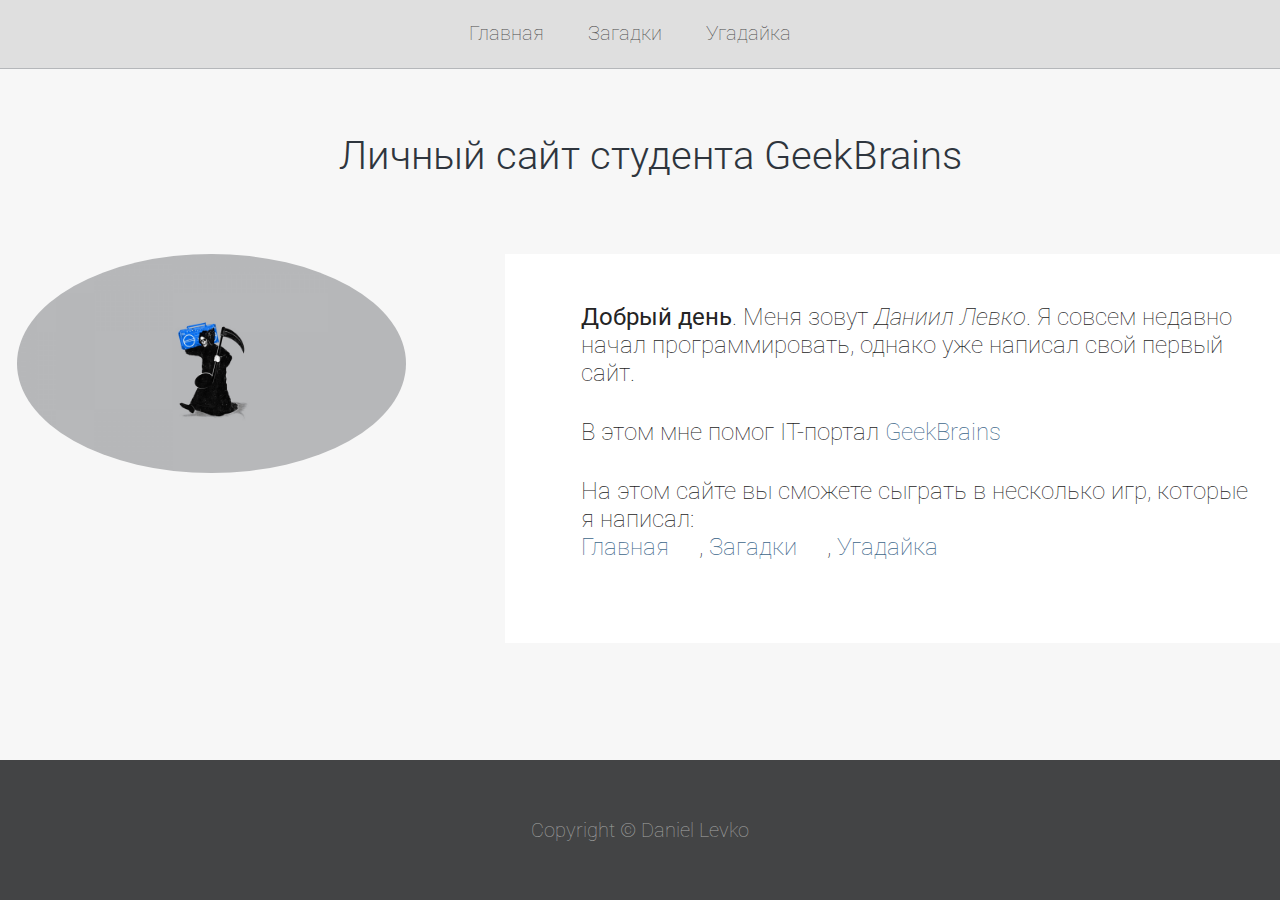
==== commit 4c0d0338: "Add files via upload" ====
--- a/index.html
+++ b/index.html
@@ -1,127 +1,40 @@
 <!DOCTYPE html>
-<html lang="en">
+<html>
+<head>
+	<meta charset="utf-8">
+	<title>Личный сайт студента GeekBrains</title>
+	<link rel="stylesheet" href="style.css"> 
+</head>
+<body>
 
-<head>
-    <meta charset="UTF-8">
-    <meta http-equiv="X-UA-Compatible" content="IE=edge">
-    <meta name="viewport" content="width=device-width, initial-scale=1.0">
-    <title>Main</title>
-    <link rel="stylesheet" href="style.css">
-</head>
+<div class="content">
+	<div class="header">
+		<a href="#">Главная</a>
+		<a href="puzzle.html">Загадки</a>
+		<a href="guess.html">Угадайка</a>
+	</div>
 
-<body>
-    <div class="top">
-        <div class="container header__box">
-            <div class="header">
-                <div class="top_link">
-                    <a href="index.html"><img src="pikch/logo_main.svg" alt="logo"></a>
-                    <a href="contact.html"><img src="pikch/logo_contacts.svg" alt="Contacs"></a>
-                </div>
-                <div class="head__content">
-                    <h1 class="head__name">New Automation
-                        Tool for Your </h1>
-                    <p class="text head__text">Lorem ipsum dolor sit amet consectetur adipisicing elit. Doloribus vitae
-                        architecto
-                        quod
-                        odit ab
-                        molestias eum
-                        unde ut explicabo at sit ducimus atque eaque, dolorem accusamus, veritatis ipsa
-                        necessitatibus
-                        aliquam.
-                    </p>
-                    <a href="#" class="head__buttom">See Our Project</a>
-                </div>
-            </div>
-        </div>
-    </div>
+	<h1>Личный сайт студента GeekBrains</h1>
 
-    <div class="core container">
-        <h3 class="core__pr3">What we do to help our client grow in digital era</h3>
-        <div class="core_content">
-            <div class="content">
-                <img class="content__img" src="pikch/core_content_svg_1.svg" alt="foto">
-                <h4 class="core__pr4">Make Your business To Be
-                    Better Famous In Internet</h4>
-                <p class="text">Lorem ipsum, dolor sit amet consectetur adipisicing elit. Repudiandae hic exercitationem
-                    cupiditate
-                    asperiores
-                    fuga, ad ipsum laborum recusandae illum odio non a blanditiis, magni nulla, molestiae ullam
-                    veritatis
-                    nesciunt
-                    vero?</p>
-                <a class="card__link" href="#">Learn more</a>
+	<div class="center">
+	<img src="img/deth.jpg">
+		<div class="box_text">
+			<p><b>Добрый день</b>. Меня зовут <i>Даниил Левко</i>. Я совсем недавно начал программировать, однако уже написал свой первый сайт.</p>
 
-            </div>
-            <div class="content">
-                <img class="content__img" src="pikch/core_content_svg_2.svg" alt="foto">
-                <h4 class="core__pr4">Bring Technology To Your
-                    Comfrotable Home</h4>
-                <p class="text">Lorem ipsum dolor sit amet, consectetur adipiscing elit, sed do eiusmod tempor
-                    incididunt ut labore et dolore magna aliqua. </p>
-                <a class="card__link" href="#">Learn more</a>
+			<p>В этом мне помог IT-портал <a href="https://geekbrains.ru">GeekBrains</a></p>
 
-            </div>
-            <div class="content">
-                <img class="content__img" src="pikch/core_content_svg_3.svg" alt="foto">
-                <h4 class="core__pr4">Build Your Digital Product
-                    That Suitable For Your Need</h4>
-                <p class="text">Lorem ipsum dolor sit amet, consectetur adipiscing elit, sed do eiusmod tempor
-                    incididunt ut labore et dolore magna aliqua.</p>
-                <a class="card__link" href="#">Learn more</a>
-            </div>
-
-        </div>
-    </div>
+			<p>На этом сайте вы сможете сыграть в несколько игр, которые я написал: <br>
+			<a href="#">Главная</a>,
+			<a href="#">Загадки</a>,
+			<a href="#">Угадайка</a>
+			</p>
+		</div>
+	</div>
+</div>
+<div class="footer">
+	Copyright &copy; Daniel Levko
+<div>
 
 
-    <div class="afterword container">
-        <h3 class="afterworld__pr3">Our Finished Project</h3>
-        <p class="text afterword__text">Lorem ipsum dolor sit amet, consectetur adipisicing elit, sed do eiusmod tempor
-            incididunt ut labore et dolore magna aliqua. Ut enim ad minim veniam.</p>
-        <div class="afterword__item">
-            <img class="afterword__img" src="pikch/afterworld_main.png" alt="foto">
-            <p class="afterword__prImg">Smart Home Installation</p>
-        </div>
-        <div class="afterword__parent">
-            <div class="afterword__item afterword__item_margin">
-                <img class="afterword__img" src="pikch/afterword_2.png" alt="foto">
-                <p class="afterword__prImg_2">Sparklite App</p>
-            </div>
-            <div class="afterword__item">
-                <img class="afterword__img" src="pikch/afterword_3.png" alt="foto">
-                <p class="afterword__prImg_3">Car-Rapetition App </p>
-            </div>
-        </div>
-
-    </div>
-    <div class="footer">
-        <div class="container">
-            <div class="footer_gap">
-                <div class="gap_text">
-                    <h3 class="footer__pr3">Intersted to woek
-                        with our team?</h3>
-                    <p class="text footer__text">Lorem ipsum dolor sit amet, consectetur adipisicing elit, sed do
-                        eiusmod tempor
-                        incididunt ut labore et dolore magna aliqua. Ut enim ad minim veniam. </p>
-                </div>
-                <a href="#" class="footer__buttom">Let’s Talk</a>
-            </div>
-        </div>
-        <hr>
-        <div class="contacts">
-            <div class="container">
-                <ul class="contacts_text">
-                    <li class="contacts_list">Lorem ipsum dolor sit amet, consectetur adipisicing elit.</li>
-                    <li class="contacts_list">+375(29)55-55-555</li>
-                    <li class="contacts_list">mail@mail.com</li>
-                </ul>
-                <div class="copyright"> &copy;Все права защищены Daniel Levko</div>
-            </div>
-
-        </div>
-
-    </div>
-
 </body>
-
 </html>--- a/style.css
+++ b/style.css
@@ -1,449 +1,177 @@
+@import url(https://fonts.googleapis.com/css?family=Roboto:400,100,100italic,300,300italic,400italic,500,500italic,700,700italic,900,900italic);
+
 * {
     margin: 0;
     padding: 0;
-    }
-.body {
-    font-family: sans-serif;
-    }
-.container {
-    max-width: 1140px;
+}
+
+body {
+    background-color: #f7f7f7;
+    font-family: 'Roboto', sans-serif;
+}
+
+.header {
+    min-width: 1300px;
+    border-bottom: 1px solid #b5b7ba;
+    background-color: #dfdfdf;
     margin: 0 auto;
-    }
+    height: 50px;
+    text-align: center;
+    padding-top: 18px;
+}
 
-.top {
-    max-height: 768px;
-    background: linear-gradient(0deg, #EBF3FB 8.84%, rgba(152, 195, 232, 0) 31.12%);
+.header .selected {
+    color: #000;
 }
-.container__box {
-    display: flex;
-    flex-direction: column;
-    height: 100%;
-}    
-.top_link {
-    display: flex;
-    justify-content: space-between;
-    padding-top: 42px;
-}  
 
-.head__content {
-    padding-top: 115px;   
-    flex-grow: 1;
-    background-image: url(pikch/header_back.png);
-    background-repeat: no-repeat;
-    background-position: right center ;
-    background-size: 44%;
-    }
-.head__name {
-    width: 510px;
+.center {
+    width: 1300px;
+    margin: 0 auto;
+}
+
+.header a {
+    color: #4d4d4d;
+    font-size: 20px;
+    font-weight: 100;
+    text-align: left;
+    text-decoration: none;
+    height: 30px;
+    line-height: 30px;
+    display: inline-block;
+    padding-right: 40px;
+}
+
+.header span {
+    padding: 0 38px;
+}
+
+.content {
+    min-width: 1300px;
+    margin: 0 auto;
+    min-height: calc(100vh - 140px); 
+}
+
+.content h1 {
+    width: 100%;
+    float: left;
+    text-align: center;
+    color: #2e353d;
+    font-size: 40px;
     font-weight: 300;
-    font-size: 64px;
-    line-height: 74px;
-    letter-spacing: 0.04em; 
-    color: #1F3F68;
-    flex-grow: 1;
-    margin-bottom: 32px;
+    margin-top: 63px;
+    margin-bottom: 75px;
 }
-.head__text{
-    width: 425px;
 
+.content h3 {
+    color: #242424;
+    font-size: 35px;
+    font-weight: 300;
+    text-align: left;
+    margin-left: 41px;
+    margin-bottom: 52px;
 }
-.head__buttom{
-    font-size: 16px;
-    line-height: 26px;
+
+.content h5 {
+    color:  #242424;
+    font-size: 24px;
+    text-align: left;
+}
+
+.content img {
+    margin-left: 17px;
+    width: 389px;
+    border-radius: 50%;
+}
+
+.content .box_text {
+    width: 671px;
+    background-color: #ffffff;
+    float: right;
+    padding: 49px 48px 51px 76px;
+    margin-bottom: 100px;
+}
+
+.content .box_text p {
+    color: #242424;
+    font-size: 24px;
+    font-weight: 100;
+    text-align: left;
+    margin-bottom: 31px;
+}
+
+.content .box_text a  {
+    color: #40678a;
+    font-size: 24px;
+    font-weight: 100;
     text-align: center;
-    letter-spacing: 0.04em;
-    color: #FFFFFF;
-    background: #5A98D0;
-    box-shadow: 5px 10px 20px rgba(53, 110, 173, 0.2);
-    border-radius: 10px;
-    padding: 15px 50px;
     text-decoration: none;
-    display: inline-block;
-    margin-top: 71px;
-    margin-bottom: 190px;
-}
-.text {
-    font-size: 16px;
-    line-height: 26px;
-    color: #1F3F68;
-    letter-spacing: 0.05em;
-    opacity: 0.6;
-}
-.core {
-    padding-top: 64px;
-}
-.core__pr3 {
-    font-size: 36px;
-    text-align: center;
-    font-weight: 300;
-    line-height: 46px;
-    text-align: center;
-    letter-spacing: 0.05em;
-    color: #000000;
-}
-.core__pr4 {
-    font-size: 20px;
-    line-height: 30px;
-    color: #1F3F68;
-    letter-spacing: 0.05em;
-    color: #1F3F68;
-    margin-bottom: 14px;
+    padding-right:30px;
 }
 
 
-.input {
-    border: 1px solid #356EAD;
-    box-sizing: border-box;
-    border-radius: 10px;
-    opacity: 0.4;
-}
-.buttom {
-    background: #5A98D0;
-    box-shadow: 5px 20px 50px rgba(16, 112, 177, 0.2);
-    border-radius: 10px;
-    font-weight: 500;
-    font-size: 16px;
-    line-height: 26px;
-    text-align: center;
-    color: #FFFFFF;
-    text-transform: uppercase;
-}
-.core_content{
-    display: flex;
-    justify-content: space-between;
-    padding-top: 64px;
-    padding-bottom: 64px;
-}
-.content{
-    padding: 44px 32px;
-    flex-basis: 359px;
-    box-sizing: border-box;
-    background: #FFFFFF;
-    box-shadow: 5px 20px 50px rgba(16, 112, 177, 0.2);
-    border-radius: 10px;
-    display: flex;
-    flex-direction: column;
-}
-.map {
-    max-width: 100%;
-}
-.contacts_core_content {
-    display: flex;
-}
-.card__link {
-    font-size: 14px;
-    line-height: 30px;
-    letter-spacing: 0.05em;
-    color: #5A98D0;
-    text-decoration: none;
-}
-.content__img {
-    align-self: center;
-    margin-bottom: 51px;
-}
-.afterword__item{
-    position: relative;
-    flex-grow: 1;
-}
-.afterword__img{
-    width: 100%;
-}
-.afterword__prImg{
-    font-size: 32px;
-    line-height: 46px;
-    text-align: right;
-    letter-spacing: 0.05em;
-    color: #FFFFFF;
-    position: absolute;
-    top: 64px;
-    right: 64px;
-}
-.afterworld__pr3 {
-    font-size: 36px;
-    text-align: center;
-    font-weight: 300;
-    font-size: 36px;
-    line-height: 46px;
-    letter-spacing: 0.05em;
-    color: #000000;
-}
-.afterword__text{
-    margin: 32px auto 64px;
-    color: #222222;
-    width: 75%;
-    opacity: 1;
-    text-align: center;
-}
-.afterword__parent {
-    display: flex;
-    justify-content: space-between;
-    margin-top: 32px;
-}
-.afterword__item_margin {
-    margin-right: 32px;
-}
-.afterword__prImg_2{
-    font-size: 32px;
-    line-height: 46px;
-    text-align: right;
-    letter-spacing: 0.05em;
-    color: #FFFFFF;
-    position: absolute;
-    top: 32px;
-    left: 32px;
-    }
-.afterword__prImg_3{
-    font-size: 32px;
-    line-height: 46px;
-    text-align: right;
-    letter-spacing: 0.05em;
-    color: #FFFFFF;
-    position: absolute;
-    top: 32px;
-    left: 32px;
-}
-.footer {
-    background: #316099;
-    padding-top: 91px;
-    padding-bottom: 64px;
-    margin-top: 112px;
-    }
-.footer__pr3 {
-    font-size: 36px;
-    line-height: 46px;
-    letter-spacing: 0.05em;
-    color: #FFFFFF;
-    margin-bottom: 32px;
-    width: 340px;
- }
-.footer__text {
-    font-size: 16px;
-    line-height: 26px;
-    letter-spacing: 0.05em;
-    color: #FFFFFF;
-    opacity: 0.6;
-    width: 494.77px;
-    margin-bottom: 91px;
-}
-.footer_gap{
-    display: flex;
-    padding-bottom: 96px;
-    justify-content: space-between;
-    align-items: center;
-}
-.footer__buttom {
-    font-size: 16px;                        
-    line-height: 26px;
-    text-align: center;
-    letter-spacing: 0.04em;
-    color: #FFFFFF;
-    background-color: #5A98D0;
-    padding: 15px 80px;
-    text-decoration: none;
-    display: inline-block;
-}
-.contacts_text {
-    display: flex;
-    justify-content: space-between;
-    font-size: 16px;
-    line-height: 26px;
-    letter-spacing: 0.05em;
-    color: #FFFFFF;
-    margin-top: 64px;
-    }
-.contacts {
-    padding-top: 64px;
-}
-.copyright{
-    font-size: 16px;
-    line-height: 26px;
-    letter-spacing: 0.05em;
-    color: #FFFFFF;
-    opacity: 0.4;
-    margin-top: 64px;
+.content .media {
+    margin-right: 0;
 }
 
-
-.hr {
-    opacity: 0.4;
-} 
-.contacts_list{
-    font-size: 16px;
-    line-height: 26px;
-    letter-spacing: 0.05em;
-    color: #FFFFFF;
-    flex-grow: 1;
-    flex-basis: 33.3333%;
-    list-style-type: none;
-    display: flex;
-    margin-right: 32px;
-}
-.contacts_list:first-child::before {
-    content: '1. ';
-    display: block;
-    margin-right: 16px;
-}
-@media (max-width: 1024px) {
-    .container {
-        padding-left: 32px;
-        padding-right: 32px;
-    }
-
-    .head__content {
-        background-position: right center;
-    }
-    .core_content {
-        flex-direction: column;
-        align-items: center;
-       
-    }
-    .content {
-        margin-bottom: 32px;
-    }
-    .footer__buttom {
-        padding: 6px 40px; 
-    }    
-    .footer {
-        padding-top: 47px;
-        padding-bottom: 64px;
-        margin-top: 109px;
-    }
-    .footer_gap{
-        padding-bottom: 0;
-    }
-    .contacts {
-        padding-top: 0;
-    }
-    .contacts_text {
-        flex-direction: column;
-    }
+.content .box {
+    background-color: #ffffff;
+    width: 1238px;
+    min-height: 500px;
+    margin: 50px auto 0 auto;
+    padding-top: 37px;
+    padding-left: 38px;
+    padding-bottom: 100px;
 }
 
-
-@media (max-width: 667px) {
-    .top {
-        min-height: 376px;
-        padding-bottom: 41px;
-        box-sizing: border-box;
-    }
-    .top_link {
-    padding-top: 24px; 
-    }   
-    .head__content {
-        padding-top: 36px;
-        display: flex;
-        flex-direction: column;
-        align-items: center;
-        background-image: none;
-    }
-    .head__name {
-        font-size: 32px;
-        line-height: 37px;
-        margin-bottom: 12px;
-        width: 100%;
-    }
-    .head__text {
-        width: 100%;
-        text-align: center;
-    }
-    .head__buttom {
-        font-size: 12px;
-        line-height: 26px;
-        padding: 0 8px;
-        margin-bottom: 41px;
-          
-    }
-   .core__pr3 {
-        font-weight: 300;
-        font-size: 24px;
-        line-height: 28px;
-        text-align: center;
-   }
-   .core {
-       padding-top: 48px;
-   }
-   .core_content {
-       padding-top: 32px;
-   }
-    .content {
-        width: 100%;
-    }
-    .afterword__text {
-        width: 100%;
-        font-size: 16px;
-        line-height: 26px;
-        text-align: center;
-        letter-spacing: 0.05em;
-        color: #222222;
-    }
-    .afterworld__pr3 {
-        font-weight: 300;
-        font-size: 24px;
-        line-height: 28px;
-        text-align: center;
-    }
-    .afterword__prImg {
-        font-size: 16px;
-        line-height: 19px;
-        top: 16px;
-        right: 16px;
-    }    
-    .afterword__prImg_2 {
-        font-size: 16px;
-        line-height: 19px;
-        left: 16px;
-    }
-    .afterword__prImg_3 {
-        font-size: 16px;
-        line-height: 19px;
-        left: 16px;
-    }
-    .afterword__parent {
-        flex-direction: column;
-        margin-top: 16px;
-    }
-   .afterword__item_margin {
-        margin-bottom: 16px;
-        margin-right: 0;
-   }
-   .footer__buttom {
-    padding: 0 8px; 
-    margin-bottom: 41px;
-    
-}    
-.footer {
-    padding-bottom: 32px;
-    margin-top: 64px;
-}
-.footer_gap{
-    padding-bottom: 0;
-    flex-direction: column;
-    
-    
-    }
-    .gap_text {
-        text-align: center;
-        
-    }
-    .footer__text {
-        width: 100%;
-        margin-bottom: 40px;
-    }
-    .footer__pr3 {
+.content .box p {
+    color: #242424;
     font-size: 24px;
-    line-height: 28px;
-    text-align: center;
-    }
-.contacts {
-    padding-top: 0;
-}
-.contacts_text {
-   margin-top: 32px;
-}
-.copyright {
+    font-weight: 100;
+    text-align: left;
     margin-top: 37px;
-    text-align: center;
+    margin-bottom: 30px;
 }
 
+.content .box input {
+    border: 1px solid #a0a0a0;
+    background-color: #f5f5f5;
+    width: 457px;
+    height: 34px;
+    padding-left:10px;
+    font-size:20px;
+    font-weight: 100;
+    margin-bottom: 12px;
 }
 
+.content .box a {
+    display: block;
+    float: left;
+    background-color:  #8cbbd3;
+    color:  #ffffff;
+    font-size: 24px;
+    font-weight: 300;
+    text-align: center;
+    text-decoration: none;
+    margin-top: 30px;
+    padding:11px 51px;
+}
+
+.content .box a:hover {
+    background-color: #5ba1d3;
+}
+
+.footer { /* # == id */
+    background-color: #434445;
+    width: 100%;
+    float: left;
+    height: 140px;
+    text-align: center;
+    color: #a4a4a4;
+    font-size: 20px;
+    font-weight: 100;
+    line-height: 140px;
+}
+
+.footer a {
+    color: inherit;
+}
